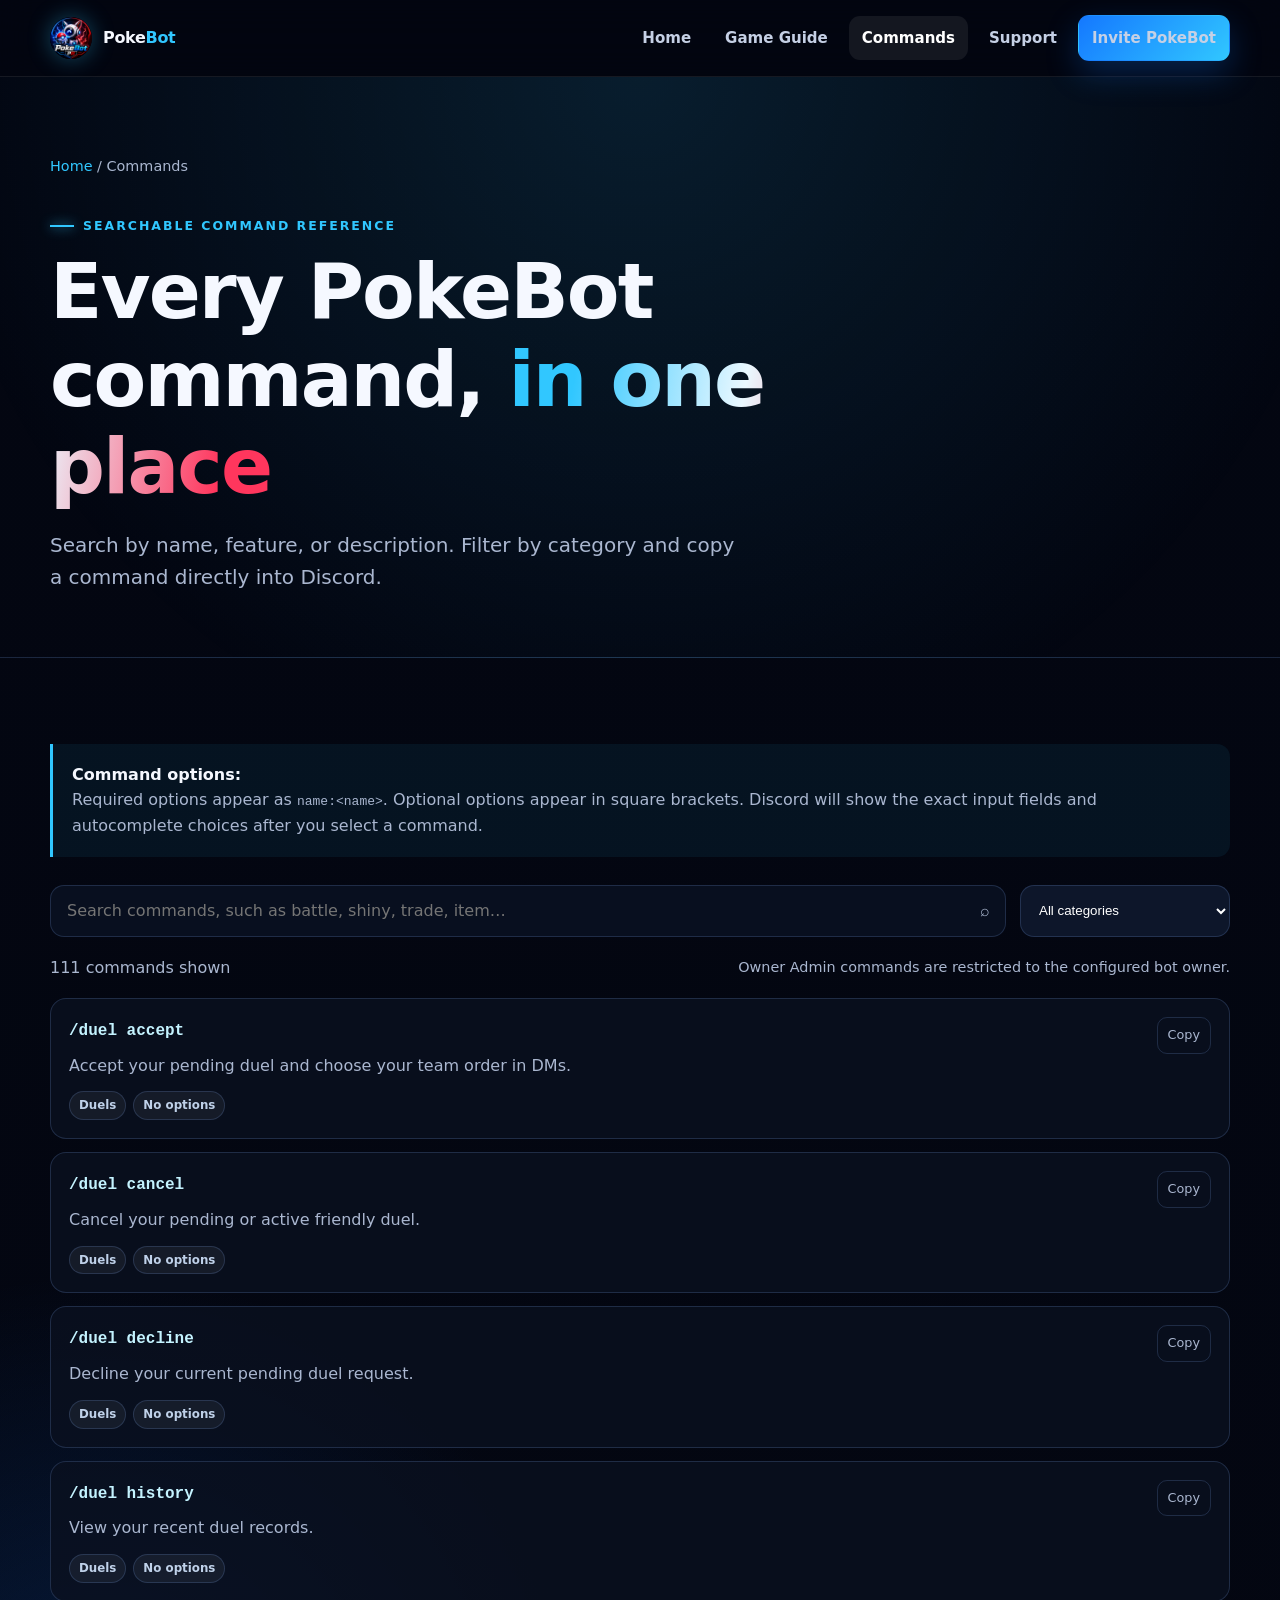
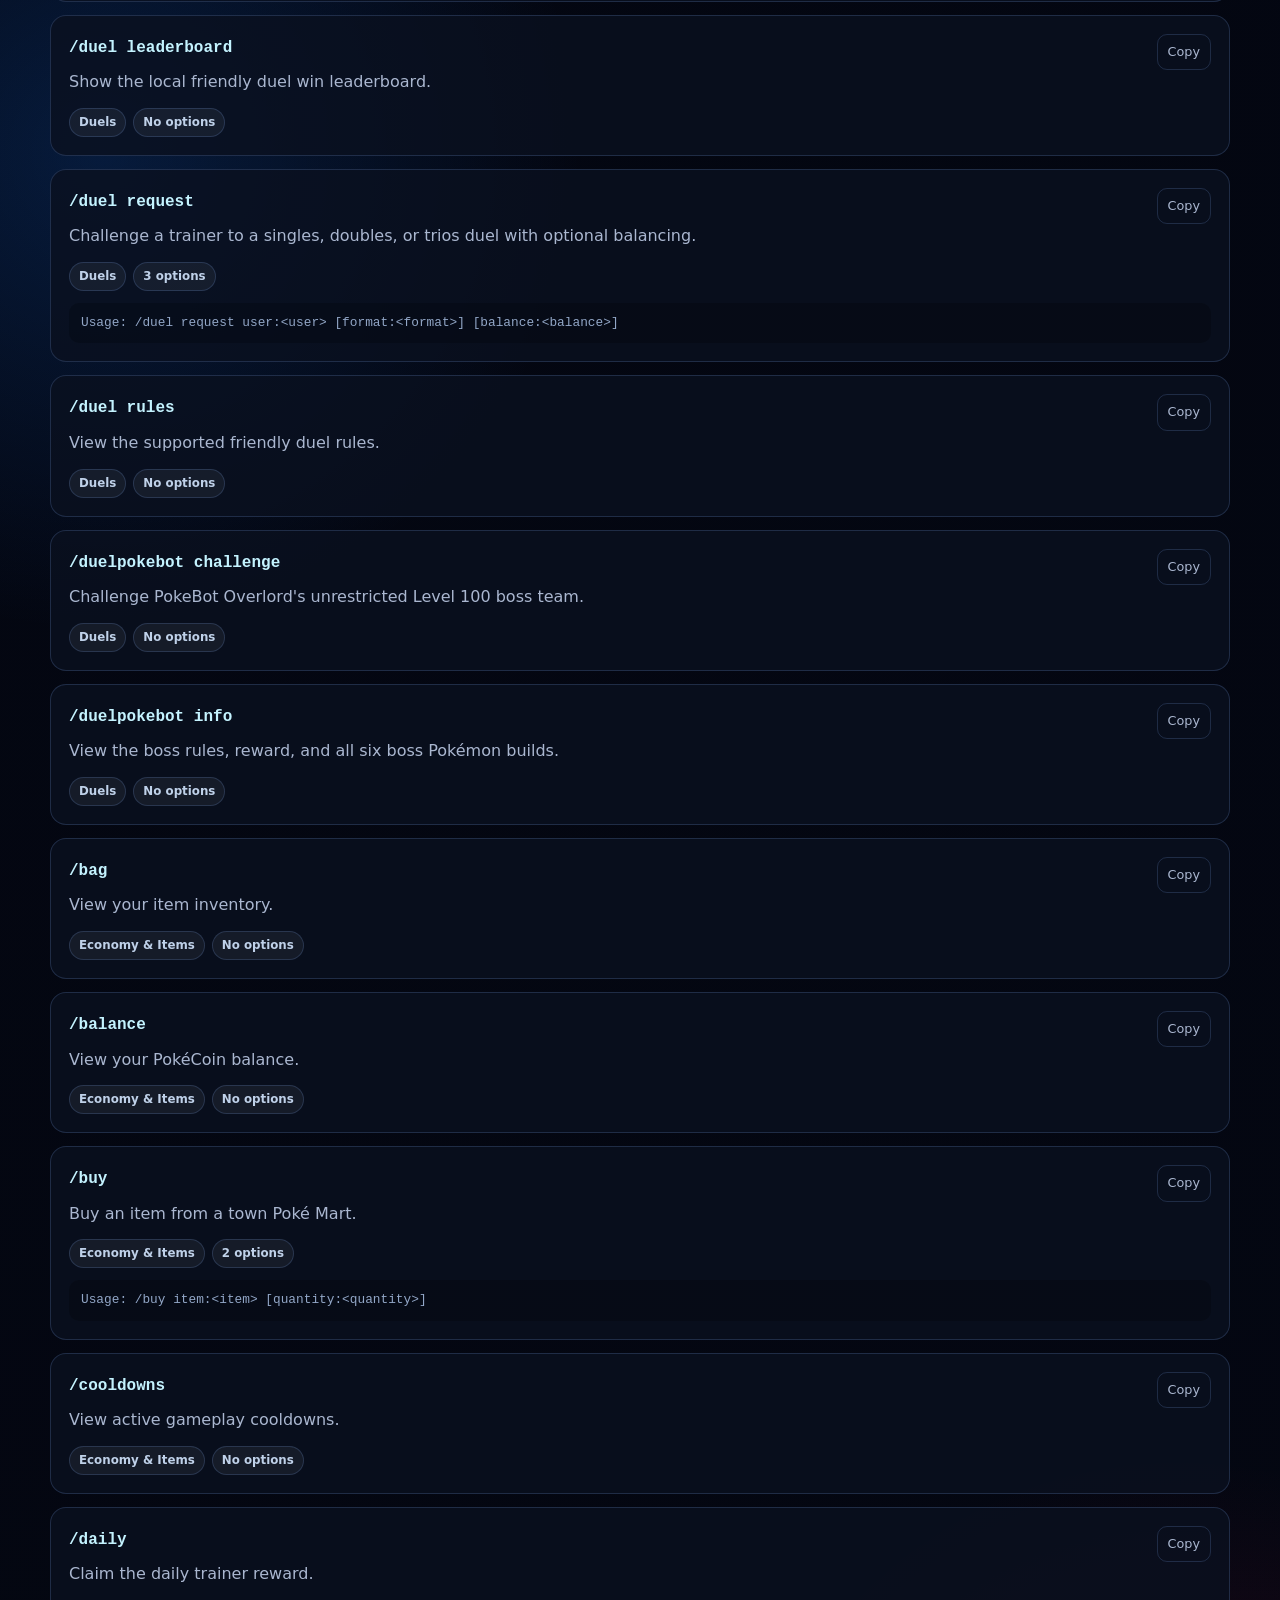
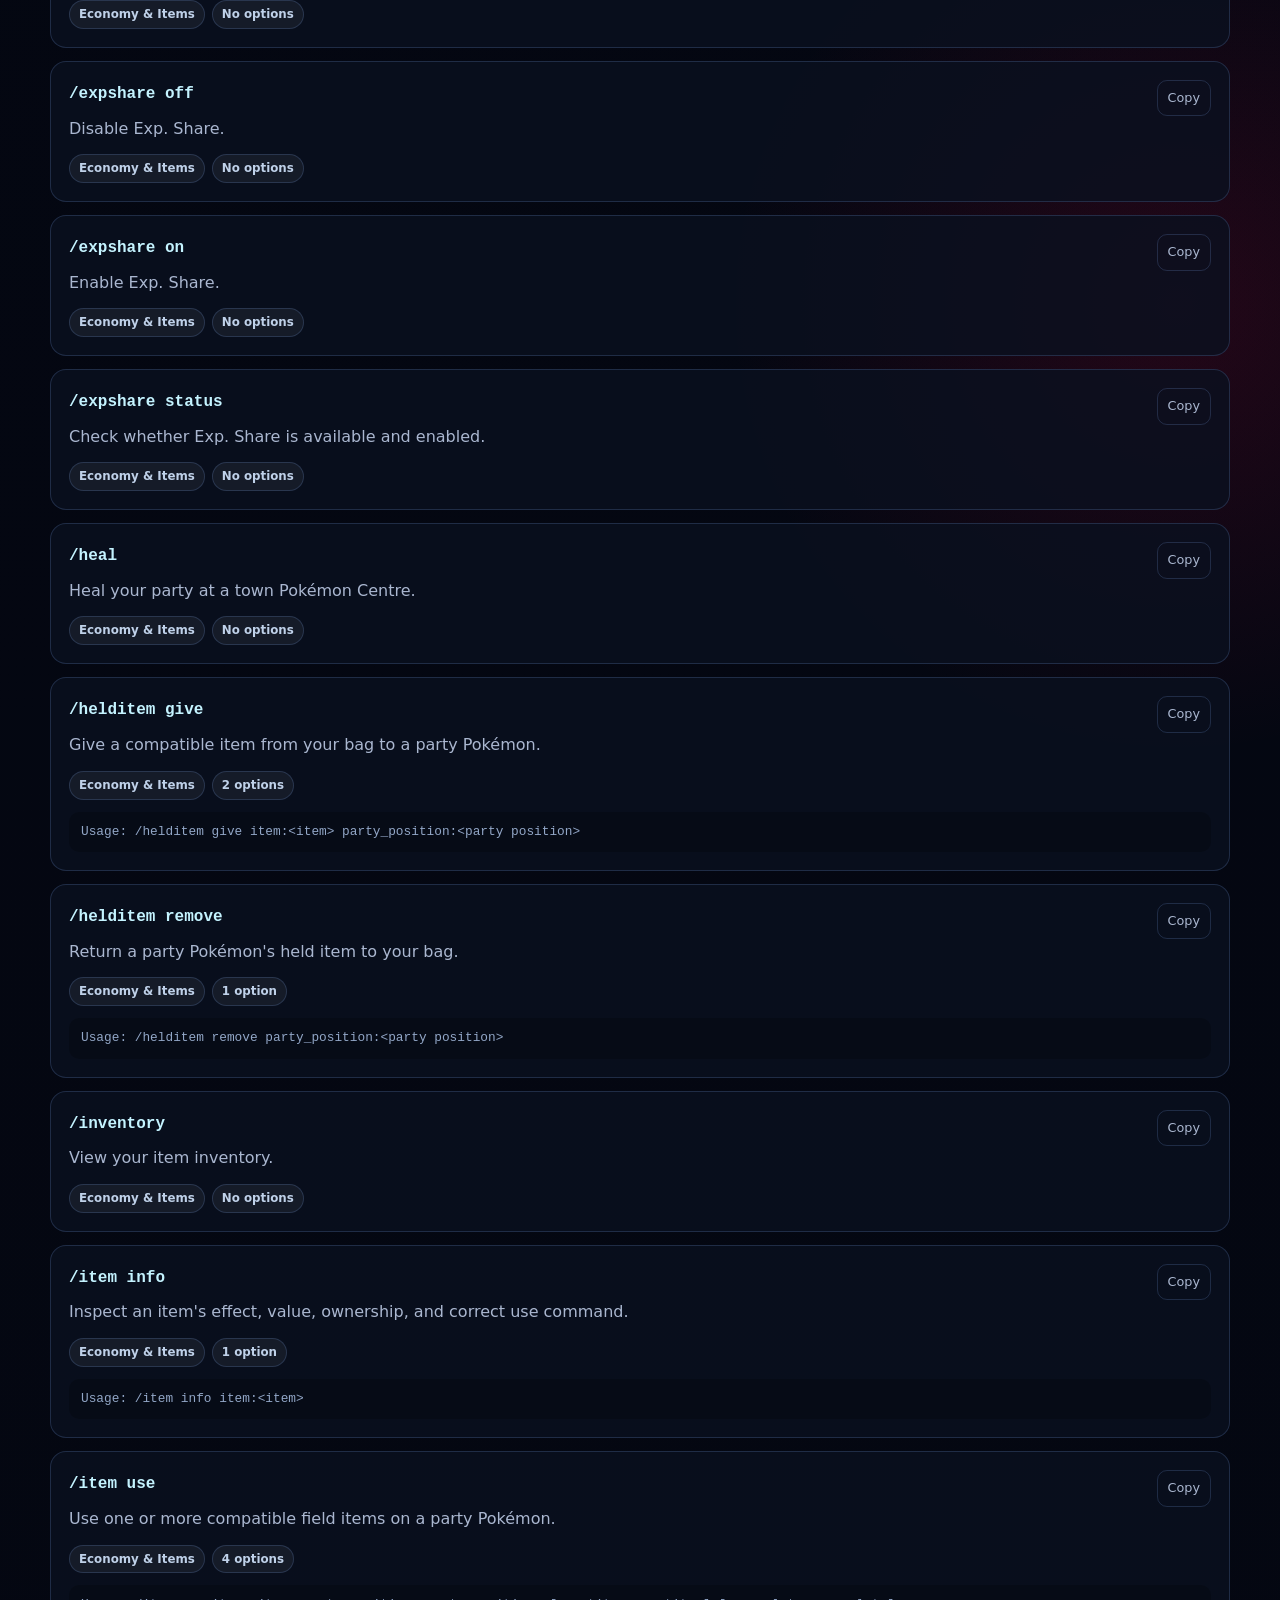
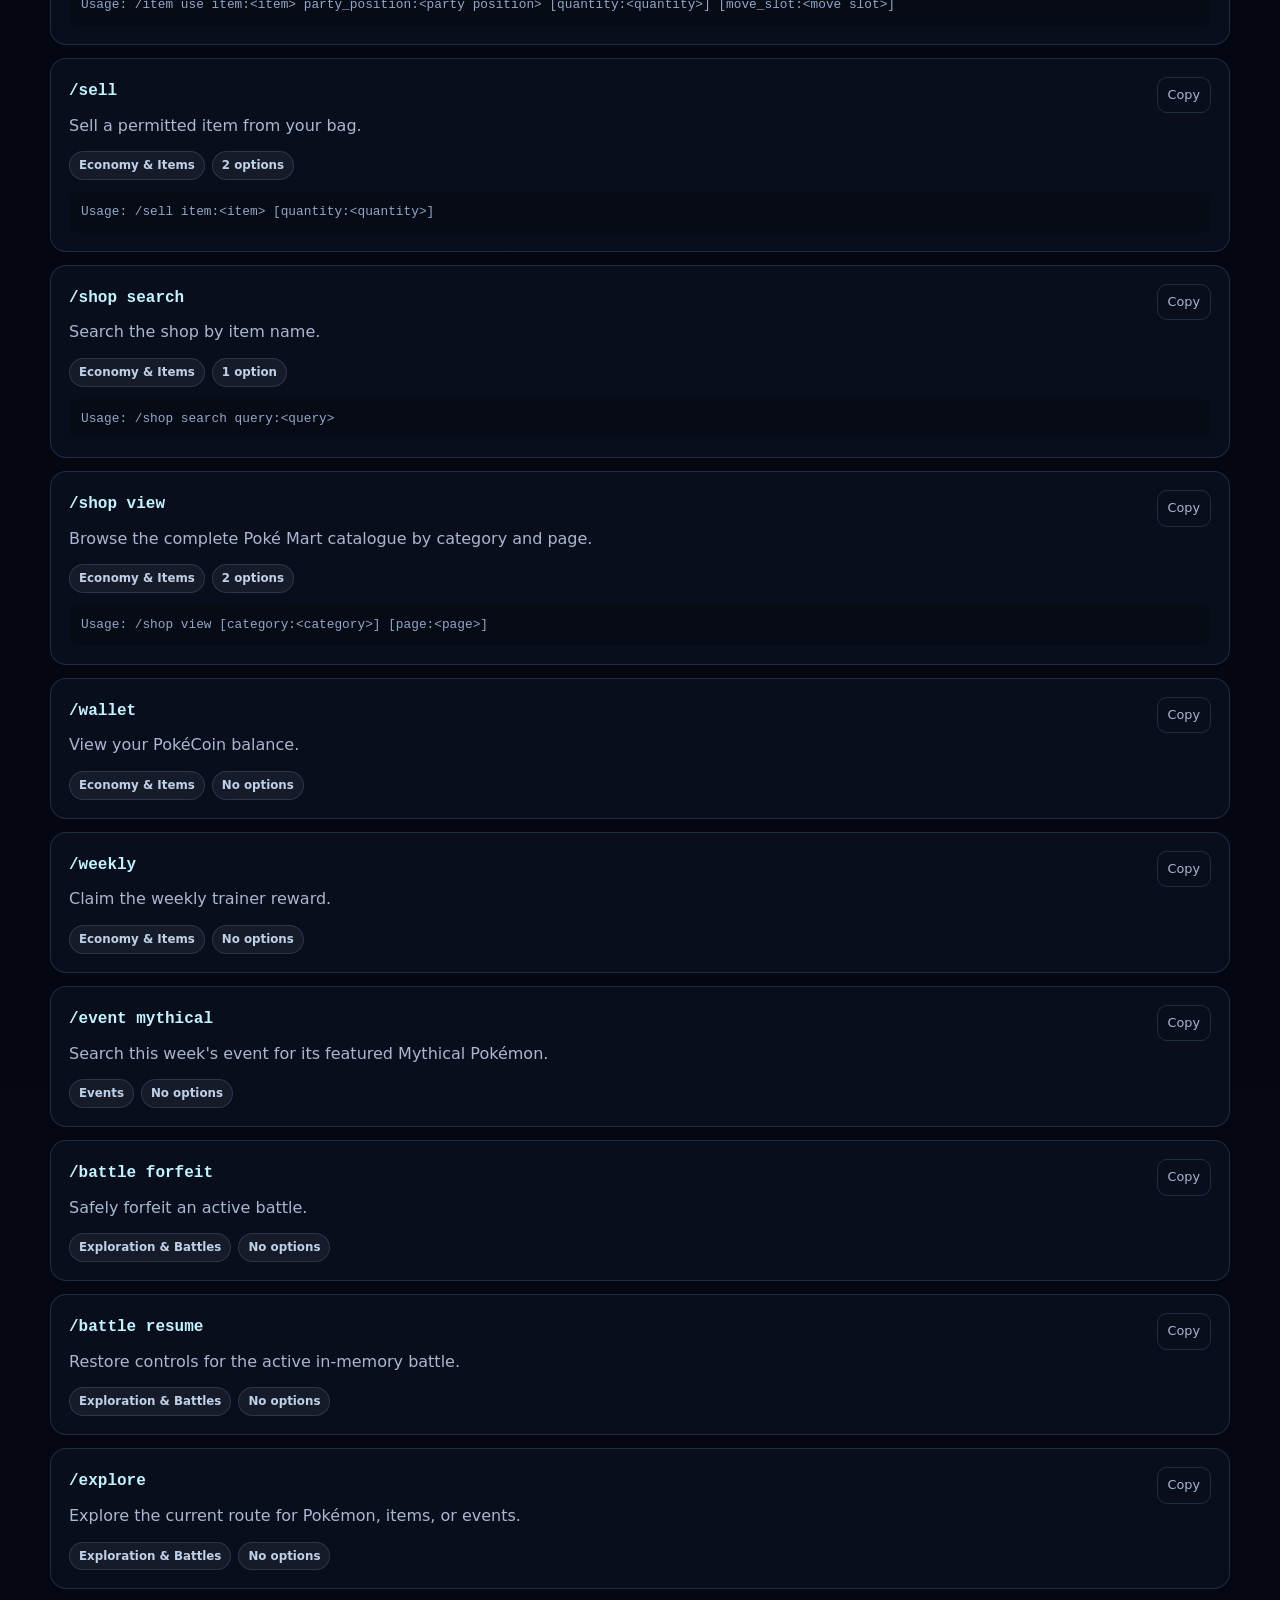
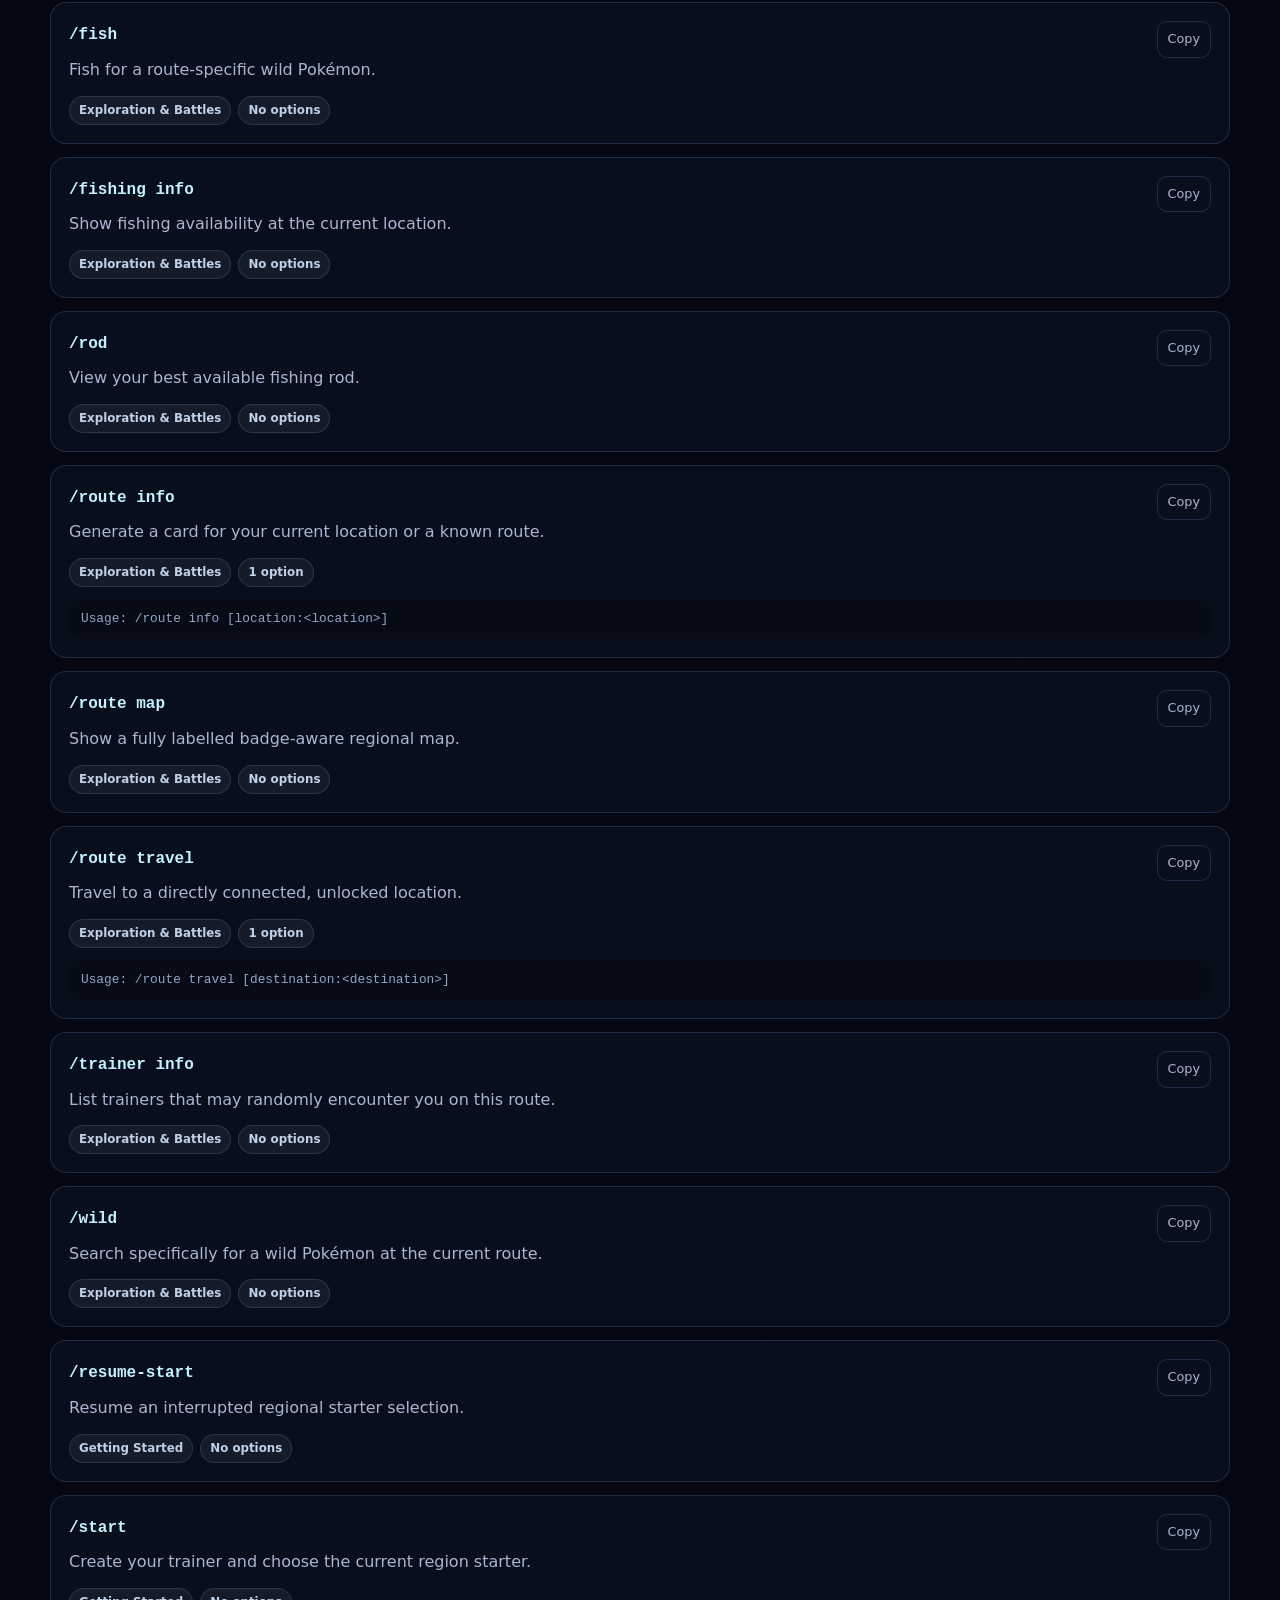
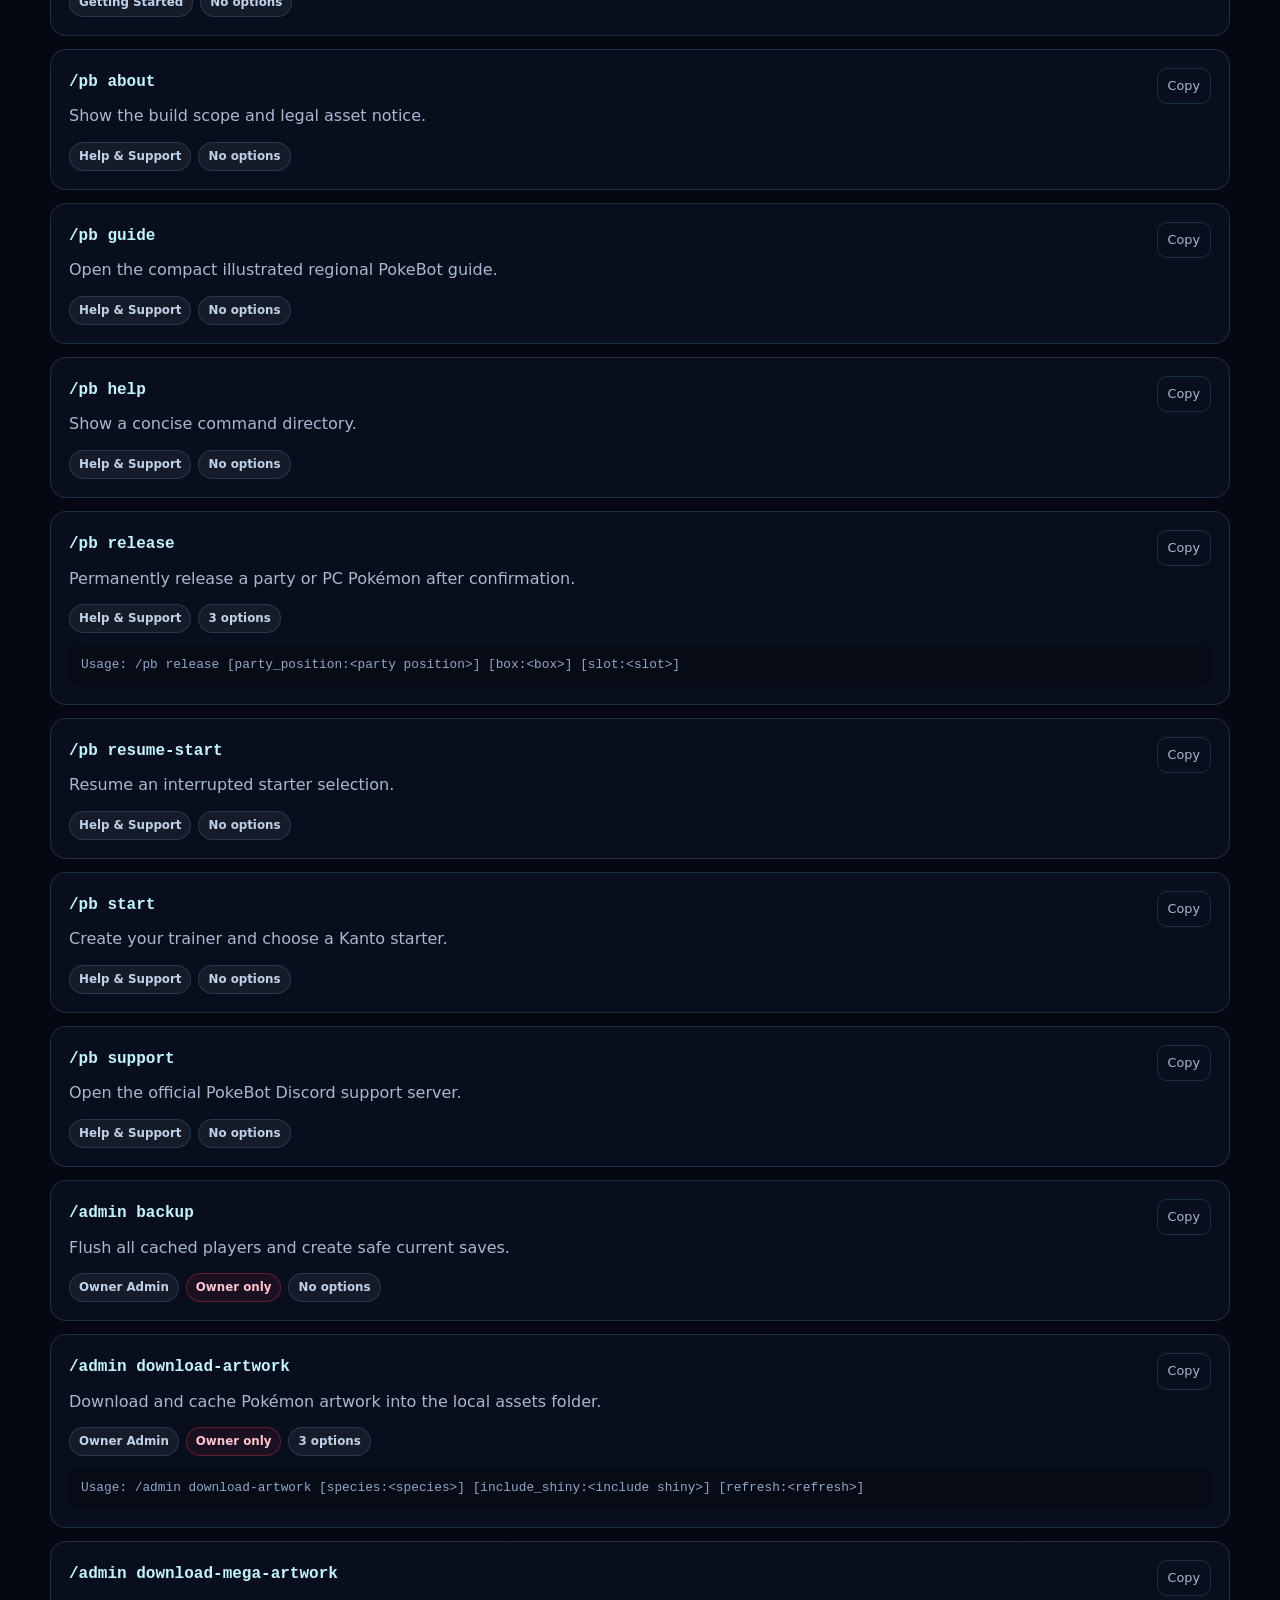
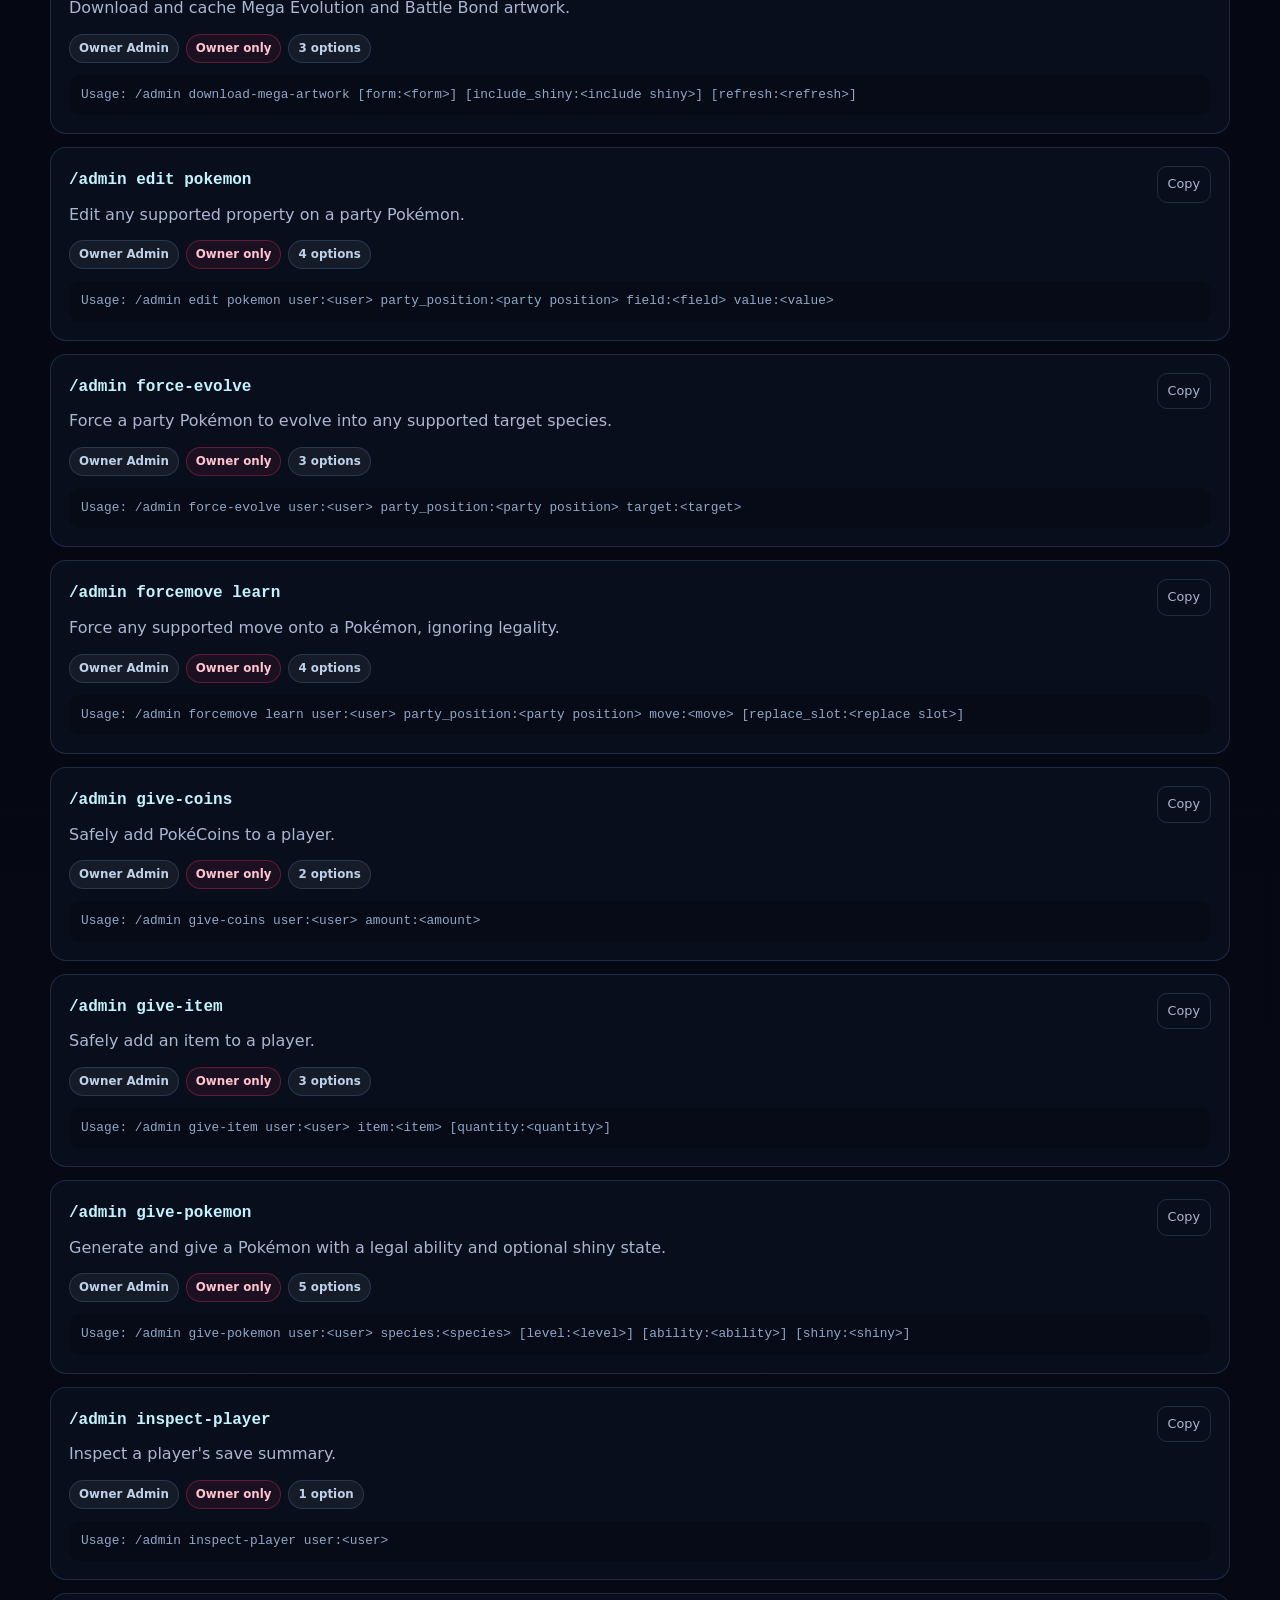
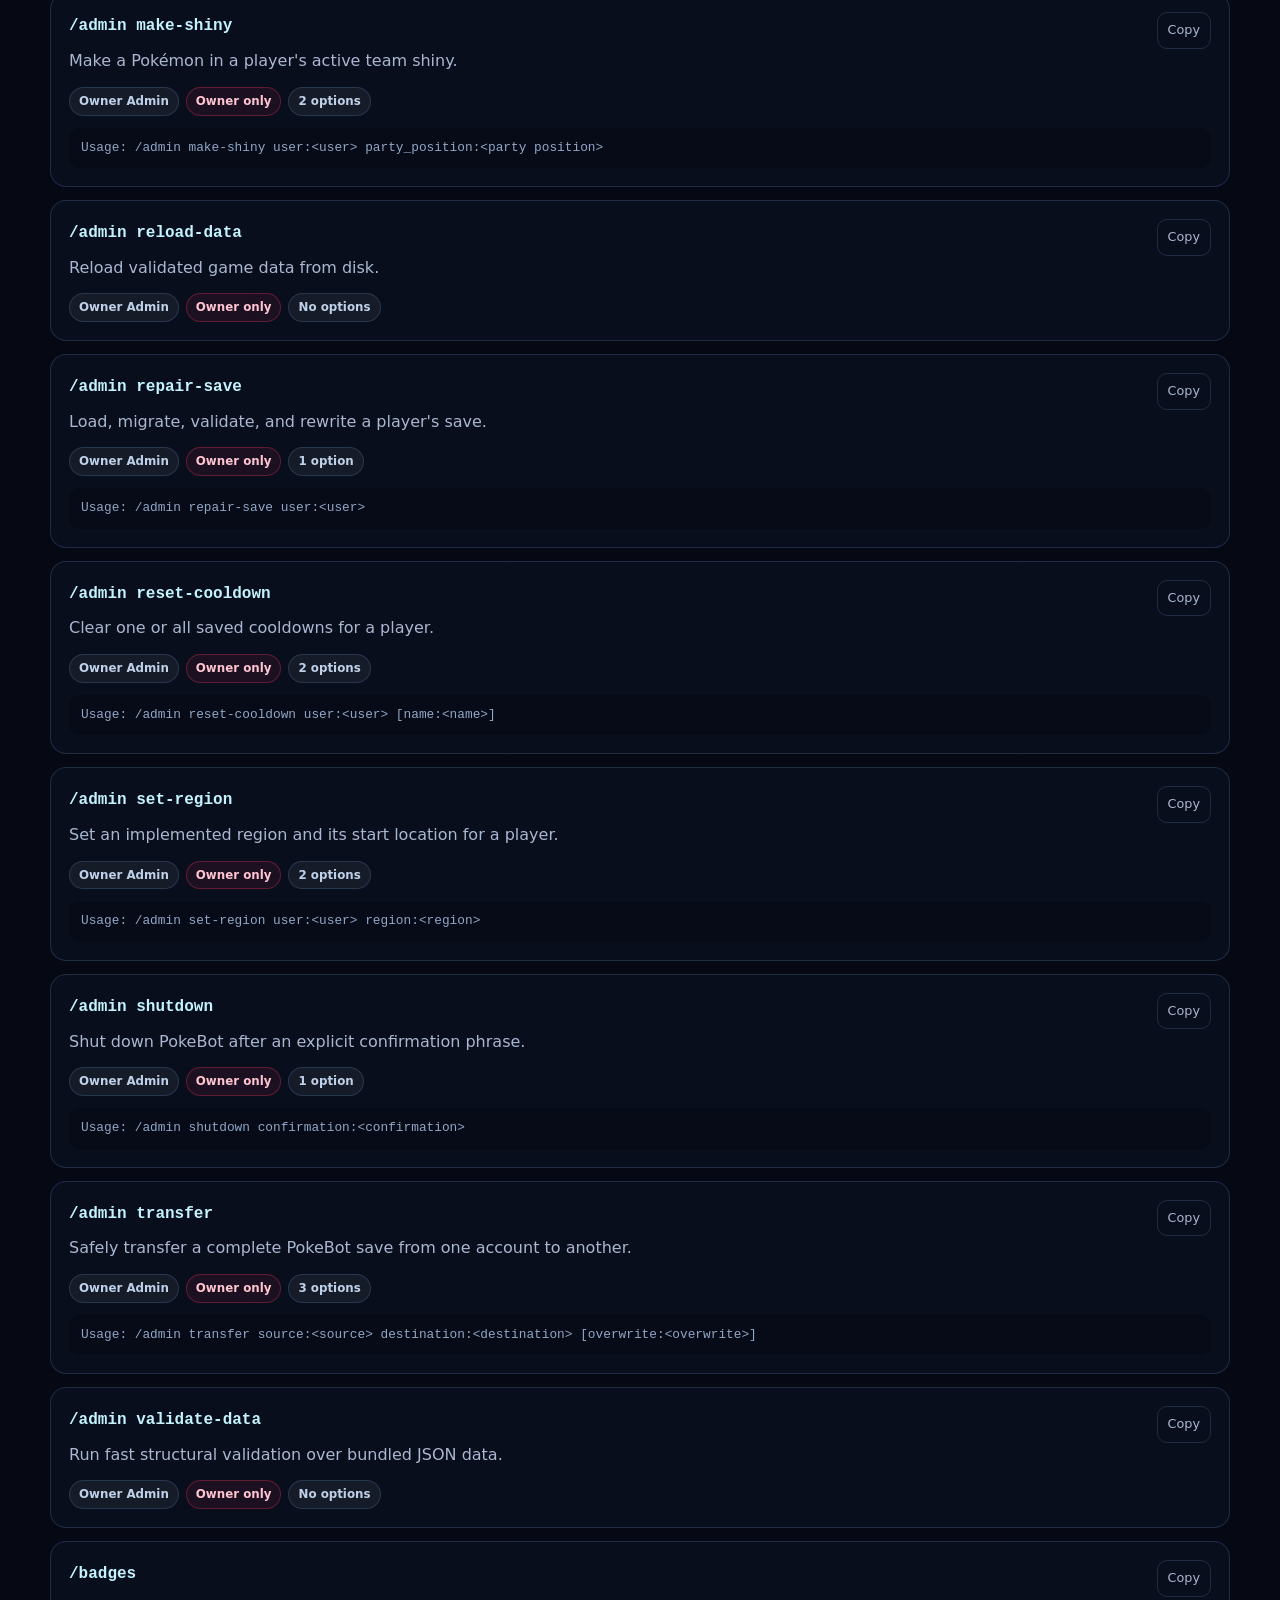
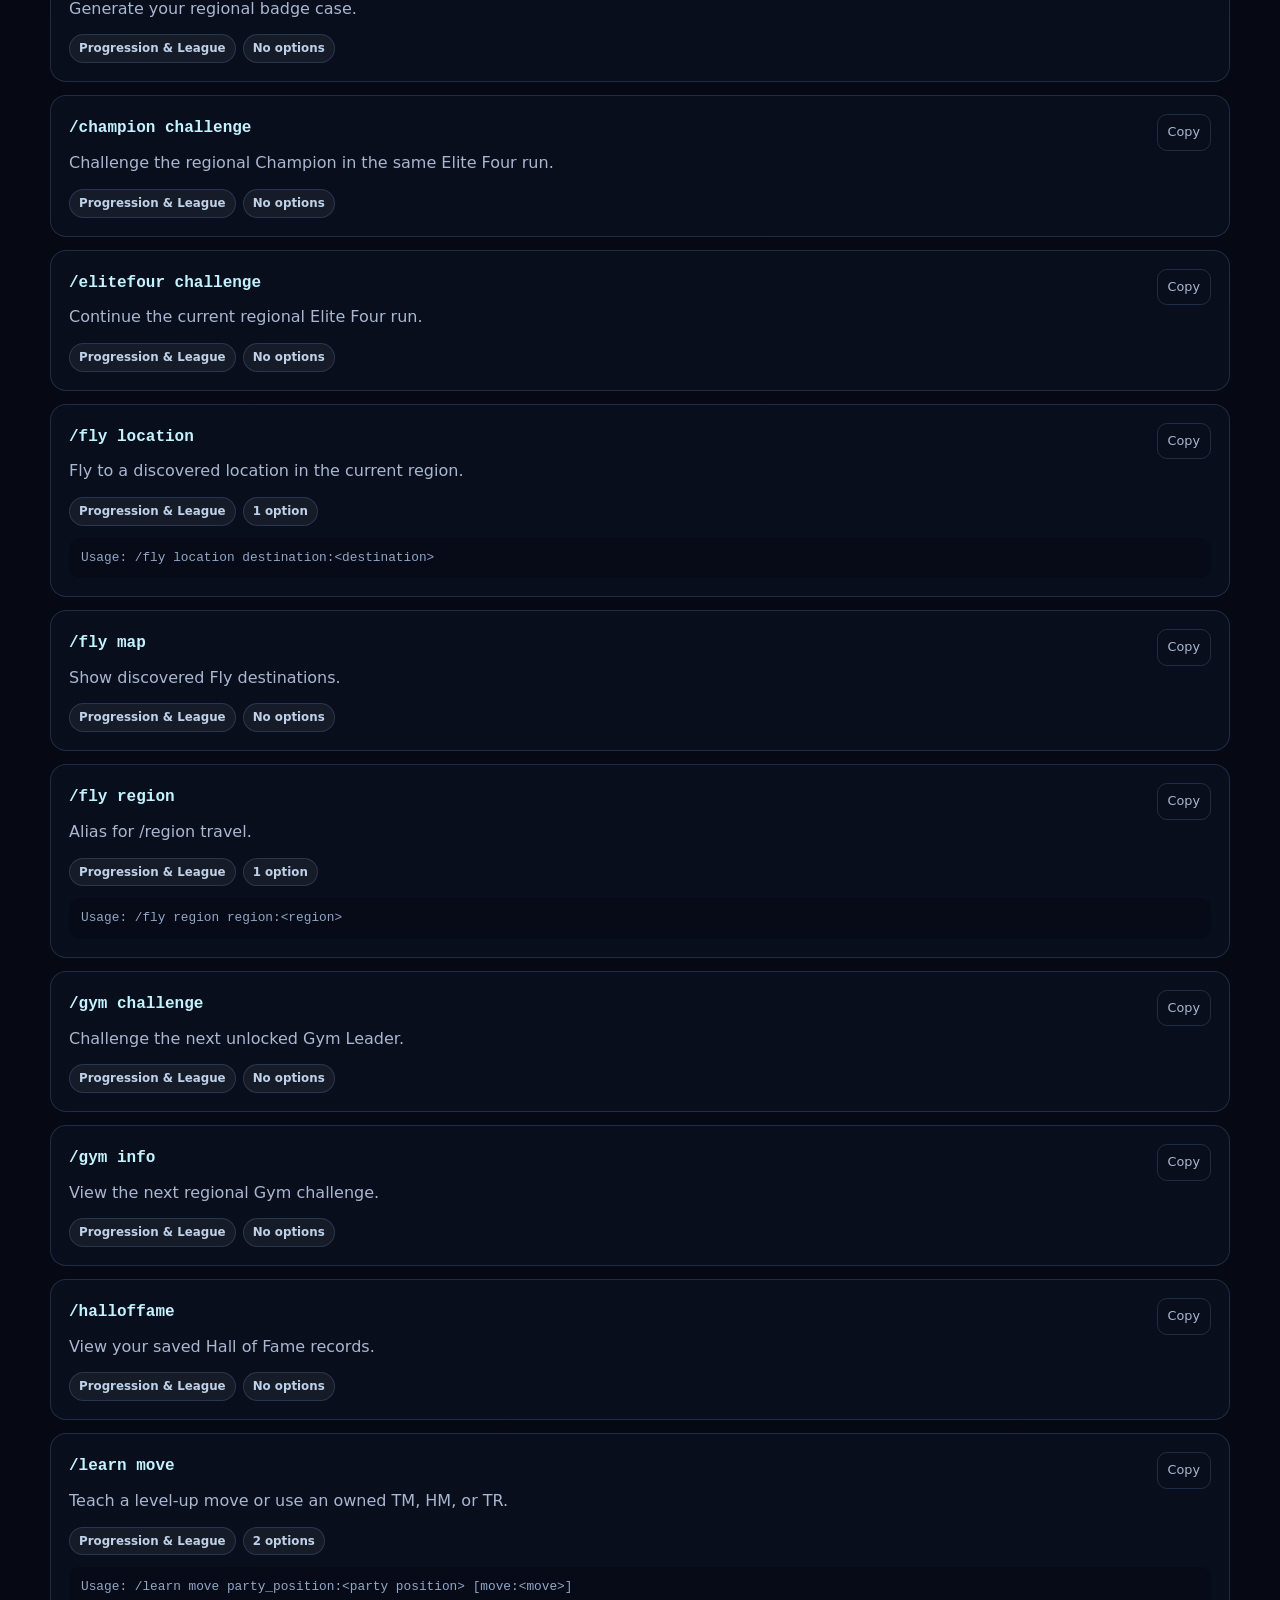
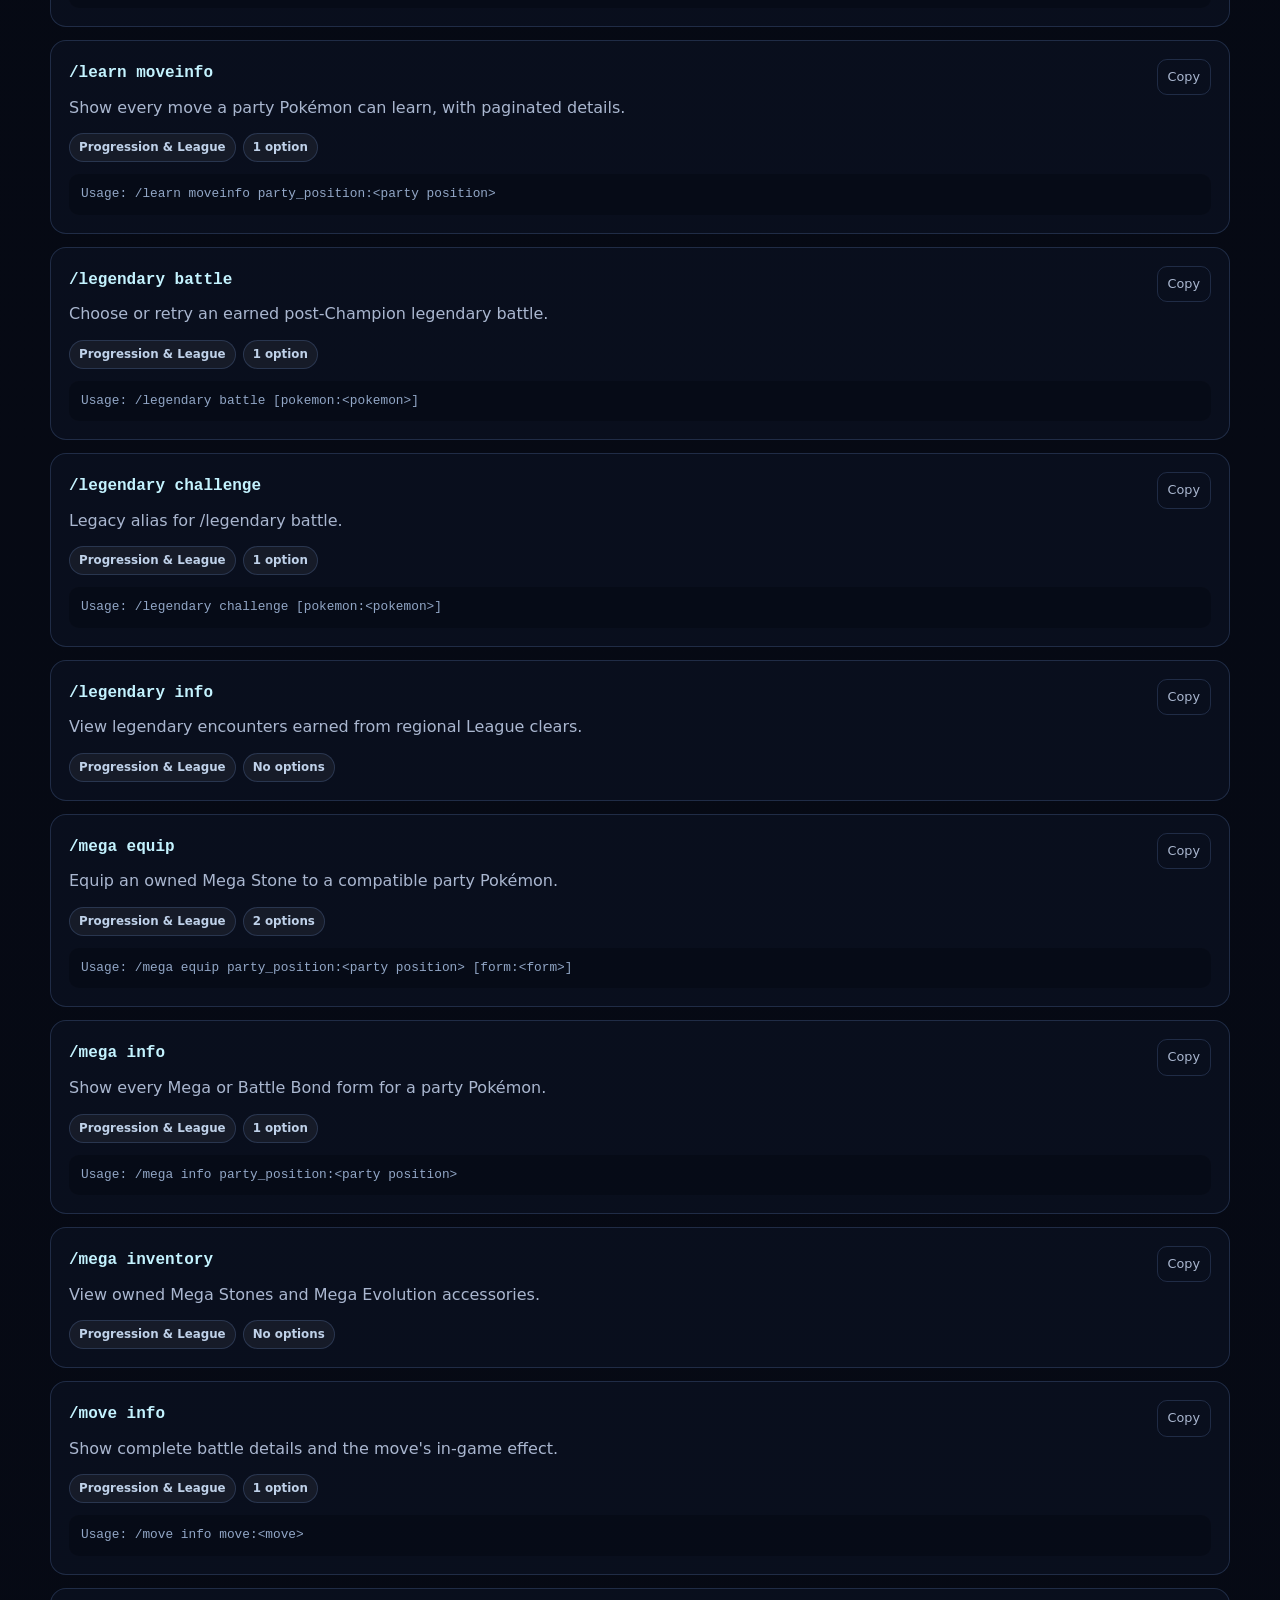
==== commands.html @ e4885fd6 "Add files via upload" ====
<!doctype html>
<html lang="en">
<head>
  <meta charset="utf-8">
  <meta name="viewport" content="width=device-width, initial-scale=1">
  <meta name="theme-color" content="#050812">
  <meta name="description" content="Search the complete PokeBot slash command directory, including adventure, battle, team, economy, trading, duel, progression, event, help, and owner commands.">
  <title>PokeBot Command Directory</title>
  <link rel="icon" href="assets/images/icon.png">
  <link rel="stylesheet" href="assets/css/styles.css">
</head>
<body>
<a class="skip-link" href="#main">Skip to content</a>
<header class="site-header">
  <div class="container nav-wrap">
    <a class="brand" href="index.html" aria-label="PokeBot home"><img src="assets/images/icon.png" alt="PokeBot icon"><span>Poke<em>Bot</em></span></a>
    <button class="nav-toggle" type="button" aria-expanded="false" aria-label="Open navigation"><span></span><span></span><span></span></button>
    <nav class="nav-links" aria-label="Main navigation">
      <a href="index.html">Home</a>
      <a href="guide.html">Game Guide</a>
      <a href="commands.html" aria-current="page">Commands</a>
      <a href="https://discord.gg/V2UFJnx8b5" target="_blank" rel="noreferrer">Support</a>
      <a class="btn btn-primary btn-small" href="https://discord.com/oauth2/authorize?client_id=1525079752610811924&amp;permissions=8&amp;integration_type=0&amp;scope=bot" target="_blank" rel="noreferrer">Invite PokeBot</a>
    </nav>
  </div>
</header>

<main id="main">
  <section class="page-hero">
    <div class="container">
      <div class="breadcrumb"><a href="index.html">Home</a> / Commands</div>
      <p class="eyebrow">Searchable command reference</p>
      <h1>Every PokeBot command, <span class="gradient-text">in one place</span></h1>
      <p class="lead">Search by name, feature, or description. Filter by category and copy a command directly into Discord.</p>
    </div>
  </section>

  <section class="section compact">
    <div class="container">
      <div class="info-box"><strong>Command options:</strong><p>Required options appear as <code>name:&lt;name&gt;</code>. Optional options appear in square brackets. Discord will show the exact input fields and autocomplete choices after you select a command.</p></div>
      <div class="command-controls">
        <label class="search-wrap">
          <span aria-hidden="true">⌕</span>
          <input id="command-search" type="search" placeholder="Search commands, such as battle, shiny, trade, item…" autocomplete="off" aria-label="Search commands">
        </label>
        <label>
          <span class="skip-link">Category</span>
          <select id="command-category" class="category-select" aria-label="Filter by category"><option value="">All categories</option></select>
        </label>
      </div>
      <div class="command-meta"><span id="command-count">Loading commands…</span><span class="small">Owner Admin commands are restricted to the configured bot owner.</span></div>
      <div id="command-list" class="command-grid" aria-live="polite"></div>
    </div>
  </section>

  <section class="section compact">
    <div class="container cta">
      <p class="eyebrow">Need more context?</p>
      <h2>Learn how every major game system works.</h2>
      <p>The full trainer guide explains progression, battle rules, regional storage, trading, duels, League gauntlets, Mega Evolution, events, and recovery.</p>
      <div class="button-row"><a class="btn btn-primary" href="guide.html">Read the game guide</a><a class="btn btn-secondary" href="https://discord.gg/V2UFJnx8b5" target="_blank" rel="noreferrer">Ask in support</a></div>
    </div>
  </section>
</main>

<footer class="site-footer">
  <div class="container">
    <div class="footer-grid">
      <div class="footer-brand"><a class="brand" href="index.html"><img src="assets/images/icon.png" alt=""><span>Poke<em>Bot</em></span></a><p>A fan-made Pokémon-inspired Discord RPG focused on exploration, collection, battles, progression, and multiplayer adventures.</p></div>
      <div class="footer-links"><h3>Explore</h3><a href="guide.html">Game Guide</a><a href="commands.html">Command Directory</a><a href="https://discord.gg/V2UFJnx8b5" target="_blank" rel="noreferrer">Support Server</a></div>
      <div class="footer-links"><h3>Legal</h3><a href="privacy.html">Privacy Policy</a><a href="terms.html">Terms of Service</a></div>
    </div>
    <div class="footer-bottom"><span>© <span data-year></span> PokeBot.</span><span>Pokémon names and related properties belong to their respective owners. This project is not affiliated with Nintendo, Game Freak, Creatures, or The Pokémon Company.</span></div>
  </div>
</footer>
<script src="assets/js/commands-data.js"></script>
<script src="assets/js/main.js"></script>
<script src="assets/js/commands.js"></script>
</body>
</html>
---- assets/css/styles.css ----
:root {
  --bg: #050812;
  --bg-soft: #0a1020;
  --surface: rgba(13, 22, 42, 0.78);
  --surface-solid: #0d162a;
  --surface-hover: #121f3a;
  --line: rgba(133, 177, 255, 0.18);
  --line-strong: rgba(87, 202, 255, 0.42);
  --text: #f5f8ff;
  --muted: #aab7d0;
  --blue: #31c7ff;
  --blue-2: #1478ff;
  --red: #ff365d;
  --red-2: #d9083f;
  --gold: #ffd166;
  --green: #6ee7a8;
  --shadow: 0 24px 70px rgba(0, 0, 0, 0.42);
  --radius: 22px;
  --radius-sm: 14px;
  --max: 1180px;
}

* { box-sizing: border-box; }
html { scroll-behavior: smooth; }
body {
  margin: 0;
  min-width: 320px;
  color: var(--text);
  background:
    radial-gradient(circle at 8% 8%, rgba(20,120,255,.18), transparent 30rem),
    radial-gradient(circle at 92% 16%, rgba(217,8,63,.15), transparent 28rem),
    linear-gradient(180deg, #030611 0%, var(--bg) 36%, #070b16 100%);
  font-family: Inter, ui-sans-serif, system-ui, -apple-system, BlinkMacSystemFont, "Segoe UI", sans-serif;
  line-height: 1.6;
}
body::before {
  content: "";
  position: fixed;
  inset: 0;
  pointer-events: none;
  opacity: .18;
  background-image:
    linear-gradient(rgba(255,255,255,.025) 1px, transparent 1px),
    linear-gradient(90deg, rgba(255,255,255,.025) 1px, transparent 1px);
  background-size: 42px 42px;
  mask-image: linear-gradient(to bottom, black, transparent 75%);
  z-index: -1;
}
img { max-width: 100%; display: block; }
a { color: inherit; }
button, input { font: inherit; }
button { cursor: pointer; }
::selection { background: rgba(49,199,255,.3); }

.skip-link {
  position: fixed; top: 8px; left: 8px; transform: translateY(-160%);
  padding: 10px 14px; background: white; color: #111; z-index: 1000; border-radius: 8px;
}
.skip-link:focus { transform: translateY(0); }

.container { width: min(calc(100% - 36px), var(--max)); margin-inline: auto; }
.narrow { width: min(calc(100% - 36px), 880px); margin-inline: auto; }
.section { padding: 92px 0; }
.section.compact { padding: 64px 0; }
.section-head { max-width: 760px; margin-bottom: 38px; }
.section-head.center { text-align: center; margin-inline: auto; }
.eyebrow {
  display: inline-flex; align-items: center; gap: 9px; margin: 0 0 12px;
  color: var(--blue); text-transform: uppercase; letter-spacing: .16em; font-size: .78rem; font-weight: 800;
}
.eyebrow::before { content: ""; width: 24px; height: 2px; background: currentColor; box-shadow: 0 0 12px currentColor; }
h1, h2, h3, h4 { line-height: 1.14; margin: 0; letter-spacing: -.025em; }
h1 { font-size: clamp(2.65rem, 7vw, 5.8rem); }
h2 { font-size: clamp(2rem, 4.7vw, 3.55rem); }
h3 { font-size: 1.22rem; }
p { color: var(--muted); margin: 0 0 1rem; }
.lead { font-size: clamp(1.02rem, 2vw, 1.25rem); max-width: 690px; }
.gradient-text { background: linear-gradient(100deg, var(--blue) 15%, #eaf8ff 50%, var(--red) 88%); -webkit-background-clip: text; color: transparent; }
.muted { color: var(--muted); }
.small { font-size: .9rem; }

.site-header {
  position: sticky; top: 0; z-index: 100; backdrop-filter: blur(18px);
  background: rgba(3, 6, 17, .76); border-bottom: 1px solid rgba(255,255,255,.08);
}
.nav-wrap { height: 76px; display: flex; align-items: center; justify-content: space-between; gap: 24px; }
.brand { display: inline-flex; align-items: center; gap: 11px; text-decoration: none; font-weight: 900; letter-spacing: -.02em; }
.brand img { width: 42px; height: 42px; border-radius: 50%; box-shadow: 0 0 22px rgba(49,199,255,.34); }
.brand span em { color: var(--blue); font-style: normal; }
.nav-links { display: flex; align-items: center; gap: 8px; }
.nav-links a { color: #c5d0e5; text-decoration: none; padding: 10px 13px; border-radius: 11px; font-weight: 700; font-size: .94rem; }
.nav-links a:hover, .nav-links a[aria-current="page"] { color: white; background: rgba(255,255,255,.07); }
.nav-toggle { display: none; border: 1px solid var(--line); color: white; background: var(--surface); width: 44px; height: 44px; border-radius: 12px; }
.nav-toggle span { display: block; width: 20px; height: 2px; background: currentColor; margin: 4px auto; }

.button-row { display: flex; flex-wrap: wrap; gap: 12px; margin-top: 28px; }
.btn {
  display: inline-flex; justify-content: center; align-items: center; gap: 9px; min-height: 48px;
  padding: 12px 19px; border-radius: 13px; text-decoration: none; border: 1px solid transparent;
  font-weight: 850; transition: transform .18s ease, box-shadow .18s ease, background .18s ease;
}
.btn:hover { transform: translateY(-2px); }
.btn-primary { background: linear-gradient(135deg, var(--blue-2), var(--blue)); color: #02101c; box-shadow: 0 12px 32px rgba(20,120,255,.26); }
.btn-primary:hover { box-shadow: 0 16px 40px rgba(49,199,255,.32); }
.btn-secondary { background: rgba(255,255,255,.07); border-color: rgba(255,255,255,.13); color: white; }
.btn-red { background: linear-gradient(135deg, var(--red-2), var(--red)); color: white; box-shadow: 0 12px 32px rgba(217,8,63,.25); }
.btn-small { min-height: 40px; padding: 9px 14px; font-size: .9rem; }
.icon { width: 19px; height: 19px; display: inline-block; }

.hero { position: relative; padding: 72px 0 56px; overflow: hidden; }
.hero::after { content: ""; position: absolute; inset: auto 0 0; height: 160px; background: linear-gradient(to bottom, transparent, var(--bg)); pointer-events: none; }
.hero-banner {
  position: absolute; inset: 0; background-image: linear-gradient(90deg, rgba(3,6,17,.98) 0%, rgba(3,6,17,.78) 42%, rgba(3,6,17,.36) 72%, rgba(3,6,17,.82) 100%), url('../images/banner.png');
  background-size: cover; background-position: center; opacity: .78;
}
.hero-grid { position: relative; z-index: 2; min-height: 610px; display: grid; grid-template-columns: minmax(0, 1fr) 390px; align-items: center; gap: 50px; }
.hero-copy { max-width: 760px; }
.hero-copy .lead { margin-top: 22px; }
.hero-panel {
  background: linear-gradient(155deg, rgba(16,27,51,.88), rgba(6,11,23,.78));
  border: 1px solid var(--line-strong); border-radius: 28px; padding: 26px; box-shadow: var(--shadow); backdrop-filter: blur(14px);
}
.hero-panel-top { display: flex; gap: 14px; align-items: center; margin-bottom: 22px; }
.hero-panel-top img { width: 60px; height: 60px; border-radius: 50%; }
.hero-panel-top p { margin: 2px 0 0; }
.command-preview { display: grid; gap: 10px; }
.command-preview code, .code-pill {
  display: block; border: 1px solid rgba(49,199,255,.17); background: rgba(2,8,20,.78); color: #bcefff;
  border-radius: 11px; padding: 11px 13px; font-family: ui-monospace, SFMono-Regular, Menlo, Consolas, monospace;
}
.hero-mons { display: flex; height: 86px; margin-top: 21px; align-items: end; }
.hero-mons img { width: 76px; height: 76px; object-fit: contain; filter: drop-shadow(0 10px 14px rgba(0,0,0,.6)); margin-left: -8px; }
.hero-mons img:first-child { margin-left: 0; }

.stat-strip { position: relative; z-index: 4; margin-top: -10px; }
.stats { display: grid; grid-template-columns: repeat(4, 1fr); border: 1px solid var(--line); background: rgba(8,14,28,.87); border-radius: 20px; overflow: hidden; box-shadow: var(--shadow); }
.stat { padding: 25px; text-align: center; border-right: 1px solid var(--line); }
.stat:last-child { border-right: 0; }
.stat strong { display: block; font-size: 1.75rem; color: white; line-height: 1; margin-bottom: 7px; }
.stat span { color: var(--muted); font-size: .88rem; }

.grid { display: grid; gap: 20px; }
.grid-2 { grid-template-columns: repeat(2, minmax(0, 1fr)); }
.grid-3 { grid-template-columns: repeat(3, minmax(0, 1fr)); }
.grid-4 { grid-template-columns: repeat(4, minmax(0, 1fr)); }
.card {
  position: relative; background: linear-gradient(150deg, rgba(17,28,52,.8), rgba(8,14,27,.86));
  border: 1px solid var(--line); border-radius: var(--radius); padding: 24px; overflow: hidden;
}
.card::before { content: ""; position: absolute; inset: 0 auto auto 0; width: 110px; height: 1px; background: linear-gradient(90deg, var(--blue), transparent); }
.card:hover { border-color: rgba(49,199,255,.38); background: linear-gradient(150deg, rgba(20,34,63,.9), rgba(9,16,31,.9)); }
.card h3 { margin: 15px 0 9px; }
.card p:last-child { margin-bottom: 0; }
.feature-icon { width: 48px; height: 48px; display: grid; place-items: center; border-radius: 14px; background: linear-gradient(145deg, rgba(49,199,255,.22), rgba(20,120,255,.08)); border: 1px solid rgba(49,199,255,.25); font-size: 1.35rem; }
.feature-card:nth-child(even) .feature-icon { background: linear-gradient(145deg, rgba(255,54,93,.22), rgba(217,8,63,.08)); border-color: rgba(255,54,93,.25); }

.steps { counter-reset: steps; }
.step { counter-increment: steps; padding-left: 78px; min-height: 112px; }
.step::after { content: counter(steps, decimal-leading-zero); position: absolute; left: 22px; top: 22px; font-weight: 950; font-size: 1.35rem; color: var(--blue); }
.step h3 { margin-top: 0; }

.region-grid { display: grid; grid-template-columns: repeat(9, minmax(90px, 1fr)); gap: 10px; }
.region-chip { padding: 16px 10px; text-align: center; border-radius: 14px; background: rgba(255,255,255,.045); border: 1px solid var(--line); font-weight: 800; font-size: .9rem; }
.region-chip small { display: block; color: var(--muted); font-weight: 600; font-size: .72rem; }
.region-chip:hover { background: rgba(49,199,255,.08); border-color: var(--line-strong); }

.showcase { display: grid; grid-template-columns: .86fr 1.14fr; align-items: center; gap: 50px; }
.pokemon-stack { position: relative; min-height: 430px; }
.pokemon-stack::before { content: ""; position: absolute; width: 330px; height: 330px; border-radius: 50%; border: 1px solid rgba(49,199,255,.35); box-shadow: inset 0 0 90px rgba(20,120,255,.14), 0 0 60px rgba(49,199,255,.08); left: 50%; top: 50%; transform: translate(-50%,-50%); }
.pokemon-stack img { position: absolute; object-fit: contain; filter: drop-shadow(0 22px 22px rgba(0,0,0,.5)); }
.pokemon-stack .main-mon { width: 300px; height: 300px; left: 50%; top: 50%; transform: translate(-50%,-50%); }
.pokemon-stack .mini-mon.one { width: 130px; height: 130px; left: 2%; bottom: 3%; }
.pokemon-stack .mini-mon.two { width: 135px; height: 135px; right: 2%; top: 3%; }
.check-list { display: grid; gap: 13px; padding: 0; margin: 28px 0 0; list-style: none; }
.check-list li { display: flex; gap: 11px; color: #dce7f8; }
.check-list li::before { content: "✓"; color: var(--green); font-weight: 900; }

.cta {
  position: relative; overflow: hidden; border-radius: 28px; padding: clamp(34px, 6vw, 66px);
  border: 1px solid rgba(49,199,255,.3); background:
    linear-gradient(110deg, rgba(7,18,39,.96), rgba(16,38,70,.88) 55%, rgba(54,9,31,.82)),
    url('../images/banner.png') center/cover;
  box-shadow: var(--shadow);
}
.cta::after { content: ""; position: absolute; right: -80px; top: -100px; width: 300px; height: 300px; border-radius: 50%; border: 1px solid rgba(255,255,255,.12); box-shadow: 0 0 100px rgba(49,199,255,.12); }
.cta > * { position: relative; z-index: 1; }
.cta h2 { max-width: 720px; }
.cta p { max-width: 650px; margin-top: 16px; }

.page-hero { padding: 78px 0 48px; border-bottom: 1px solid var(--line); background: radial-gradient(circle at 50% 0%, rgba(49,199,255,.12), transparent 45rem); }
.page-hero h1 { font-size: clamp(2.5rem, 6vw, 4.8rem); max-width: 900px; }
.page-hero p { margin-top: 18px; }
.breadcrumb { color: var(--muted); font-size: .9rem; margin-bottom: 20px; }
.breadcrumb a { color: var(--blue); text-decoration: none; }

.guide-layout { display: grid; grid-template-columns: 260px minmax(0,1fr); gap: 48px; align-items: start; }
.guide-nav { position: sticky; top: 100px; border: 1px solid var(--line); background: rgba(9,15,29,.8); border-radius: 18px; padding: 13px; max-height: calc(100vh - 125px); overflow: auto; }
.guide-nav a { display: block; padding: 9px 11px; color: var(--muted); text-decoration: none; border-radius: 9px; font-size: .9rem; font-weight: 650; }
.guide-nav a:hover, .guide-nav a.active { color: white; background: rgba(49,199,255,.09); }
.guide-content > section { scroll-margin-top: 100px; padding: 0 0 62px; }
.guide-content h2 { font-size: clamp(1.8rem, 4vw, 2.6rem); margin-bottom: 17px; }
.guide-content h3 { margin: 27px 0 10px; }
.info-box { border-left: 3px solid var(--blue); background: rgba(49,199,255,.07); padding: 18px 19px; border-radius: 0 13px 13px 0; margin: 22px 0; }
.info-box.warning { border-color: var(--gold); background: rgba(255,209,102,.07); }
.info-box.danger { border-color: var(--red); background: rgba(255,54,93,.07); }
.info-box p:last-child { margin-bottom: 0; }
.flow { display: grid; grid-template-columns: repeat(4, 1fr); gap: 12px; margin: 22px 0; }
.flow-item { position: relative; padding: 17px; background: rgba(255,255,255,.045); border: 1px solid var(--line); border-radius: 13px; text-align: center; font-weight: 800; }
.flow-item:not(:last-child)::after { content: "→"; position: absolute; right: -12px; top: 50%; transform: translateY(-50%); color: var(--blue); z-index: 3; }
.command-table { width: 100%; border-collapse: collapse; margin: 18px 0; font-size: .94rem; }
.command-table th, .command-table td { padding: 13px 14px; text-align: left; border-bottom: 1px solid var(--line); vertical-align: top; }
.command-table th { color: white; background: rgba(255,255,255,.04); }
.command-table td { color: var(--muted); }
.command-table code { color: #bdeeff; }
details { border: 1px solid var(--line); background: rgba(255,255,255,.035); border-radius: 14px; margin: 11px 0; }
summary { padding: 16px 18px; font-weight: 800; cursor: pointer; }
details p, details ul { padding: 0 18px 18px; margin: 0; }

.command-controls { display: grid; grid-template-columns: minmax(0, 1fr) auto; gap: 14px; margin: 28px 0 18px; }
.search-wrap { position: relative; }
.search-wrap input { width: 100%; min-height: 52px; padding: 12px 45px 12px 16px; border-radius: 14px; color: white; background: rgba(10,18,34,.88); border: 1px solid var(--line); outline: none; }
.search-wrap input:focus { border-color: var(--blue); box-shadow: 0 0 0 4px rgba(49,199,255,.08); }
.search-wrap span { position: absolute; right: 16px; top: 50%; transform: translateY(-50%); color: var(--muted); }
.category-select { min-height: 52px; border-radius: 14px; padding: 0 42px 0 14px; color: white; background: var(--surface-solid); border: 1px solid var(--line); }
.command-meta { display: flex; justify-content: space-between; gap: 12px; align-items: center; margin-bottom: 18px; color: var(--muted); }
.command-grid { display: grid; gap: 13px; }
.command-card { border: 1px solid var(--line); background: rgba(10,17,32,.8); border-radius: 16px; padding: 18px; transition: border-color .18s ease, transform .18s ease; }
.command-card:hover { border-color: rgba(49,199,255,.38); transform: translateY(-1px); }
.command-card-head { display: flex; justify-content: space-between; gap: 16px; align-items: start; }
.command-card code { color: #c4f3ff; font-size: 1rem; font-weight: 800; overflow-wrap: anywhere; }
.command-card p { margin: 8px 0 0; }
.badges { display: flex; flex-wrap: wrap; gap: 7px; margin-top: 13px; }
.tag { display: inline-flex; align-items: center; padding: 4px 9px; border-radius: 999px; color: #bfd1e9; background: rgba(255,255,255,.055); border: 1px solid var(--line); font-size: .74rem; font-weight: 750; }
.tag.admin { color: #ffc4d0; border-color: rgba(255,54,93,.3); background: rgba(255,54,93,.08); }
.copy-btn { flex: 0 0 auto; border: 1px solid var(--line); color: var(--muted); background: transparent; border-radius: 10px; padding: 7px 10px; font-size: .8rem; }
.copy-btn:hover { color: white; border-color: var(--line-strong); }
.command-usage { margin-top: 12px; padding: 10px 12px; border-radius: 10px; background: rgba(0,0,0,.22); color: #92a7c7; font-family: ui-monospace, SFMono-Regular, Menlo, Consolas, monospace; font-size: .8rem; overflow-wrap: anywhere; }
.empty-state { text-align: center; padding: 55px 20px; border: 1px dashed var(--line); border-radius: 18px; }

.legal-content h2 { font-size: 1.55rem; margin: 34px 0 12px; }
.legal-content h3 { margin: 25px 0 9px; }
.legal-content ul { color: var(--muted); }

.site-footer { border-top: 1px solid var(--line); padding: 46px 0 26px; background: rgba(2,5,12,.6); }
.footer-grid { display: grid; grid-template-columns: 1.3fr .7fr .7fr; gap: 40px; }
.footer-brand p { max-width: 480px; margin-top: 14px; }
.footer-links h3 { font-size: .95rem; margin-bottom: 12px; }
.footer-links a { display: block; width: fit-content; color: var(--muted); text-decoration: none; margin: 8px 0; }
.footer-links a:hover { color: white; }
.footer-bottom { display: flex; justify-content: space-between; gap: 16px; margin-top: 35px; padding-top: 22px; border-top: 1px solid var(--line); color: #7f8da7; font-size: .82rem; }

@media (max-width: 980px) {
  .hero-grid { grid-template-columns: 1fr; min-height: auto; padding: 70px 0 110px; }
  .hero-panel { max-width: 650px; }
  .grid-3 { grid-template-columns: repeat(2, 1fr); }
  .grid-4 { grid-template-columns: repeat(2, 1fr); }
  .region-grid { grid-template-columns: repeat(5, 1fr); }
  .showcase { grid-template-columns: 1fr; }
  .pokemon-stack { order: 2; }
  .guide-layout { grid-template-columns: 1fr; }
  .guide-nav { position: static; max-height: none; display: flex; overflow-x: auto; white-space: nowrap; }
  .guide-nav a { flex: 0 0 auto; }
  .flow { grid-template-columns: repeat(2, 1fr); }
  .flow-item:nth-child(2)::after { display: none; }
}

@media (max-width: 760px) {
  .container, .narrow { width: min(calc(100% - 24px), var(--max)); }
  .section { padding: 68px 0; }
  .nav-toggle { display: block; }
  .nav-links { display: none; position: absolute; top: 69px; left: 12px; right: 12px; padding: 12px; border: 1px solid var(--line); background: rgba(6,11,23,.98); border-radius: 15px; box-shadow: var(--shadow); flex-direction: column; align-items: stretch; }
  .nav-links.open { display: flex; }
  .nav-links a { text-align: center; }
  .hero { padding-top: 24px; }
  .hero-grid { padding-top: 45px; gap: 30px; }
  .hero-panel { padding: 20px; }
  .stats { grid-template-columns: repeat(2, 1fr); }
  .stat:nth-child(2) { border-right: 0; }
  .stat:nth-child(-n+2) { border-bottom: 1px solid var(--line); }
  .grid-2, .grid-3 { grid-template-columns: 1fr; }
  .region-grid { grid-template-columns: repeat(3, 1fr); }
  .command-controls { grid-template-columns: 1fr; }
  .footer-grid { grid-template-columns: 1fr; gap: 24px; }
  .footer-bottom { flex-direction: column; }
  .command-table { display: block; overflow-x: auto; white-space: nowrap; }
}

@media (max-width: 520px) {
  h1 { font-size: 2.65rem; }
  .brand span { display: none; }
  .button-row .btn { width: 100%; }
  .stats { grid-template-columns: 1fr; }
  .stat { border-right: 0; border-bottom: 1px solid var(--line); }
  .stat:last-child { border-bottom: 0; }
  .region-grid { grid-template-columns: repeat(2, 1fr); }
  .grid-4 { grid-template-columns: 1fr; }
  .flow { grid-template-columns: 1fr; }
  .flow-item::after { display: none; }
  .pokemon-stack { min-height: 330px; }
  .pokemon-stack::before { width: 250px; height: 250px; }
  .pokemon-stack .main-mon { width: 235px; height: 235px; }
  .pokemon-stack .mini-mon.one, .pokemon-stack .mini-mon.two { width: 95px; height: 95px; }
}

@media (prefers-reduced-motion: reduce) {
  *, *::before, *::after { scroll-behavior: auto !important; transition: none !important; animation: none !important; }
}
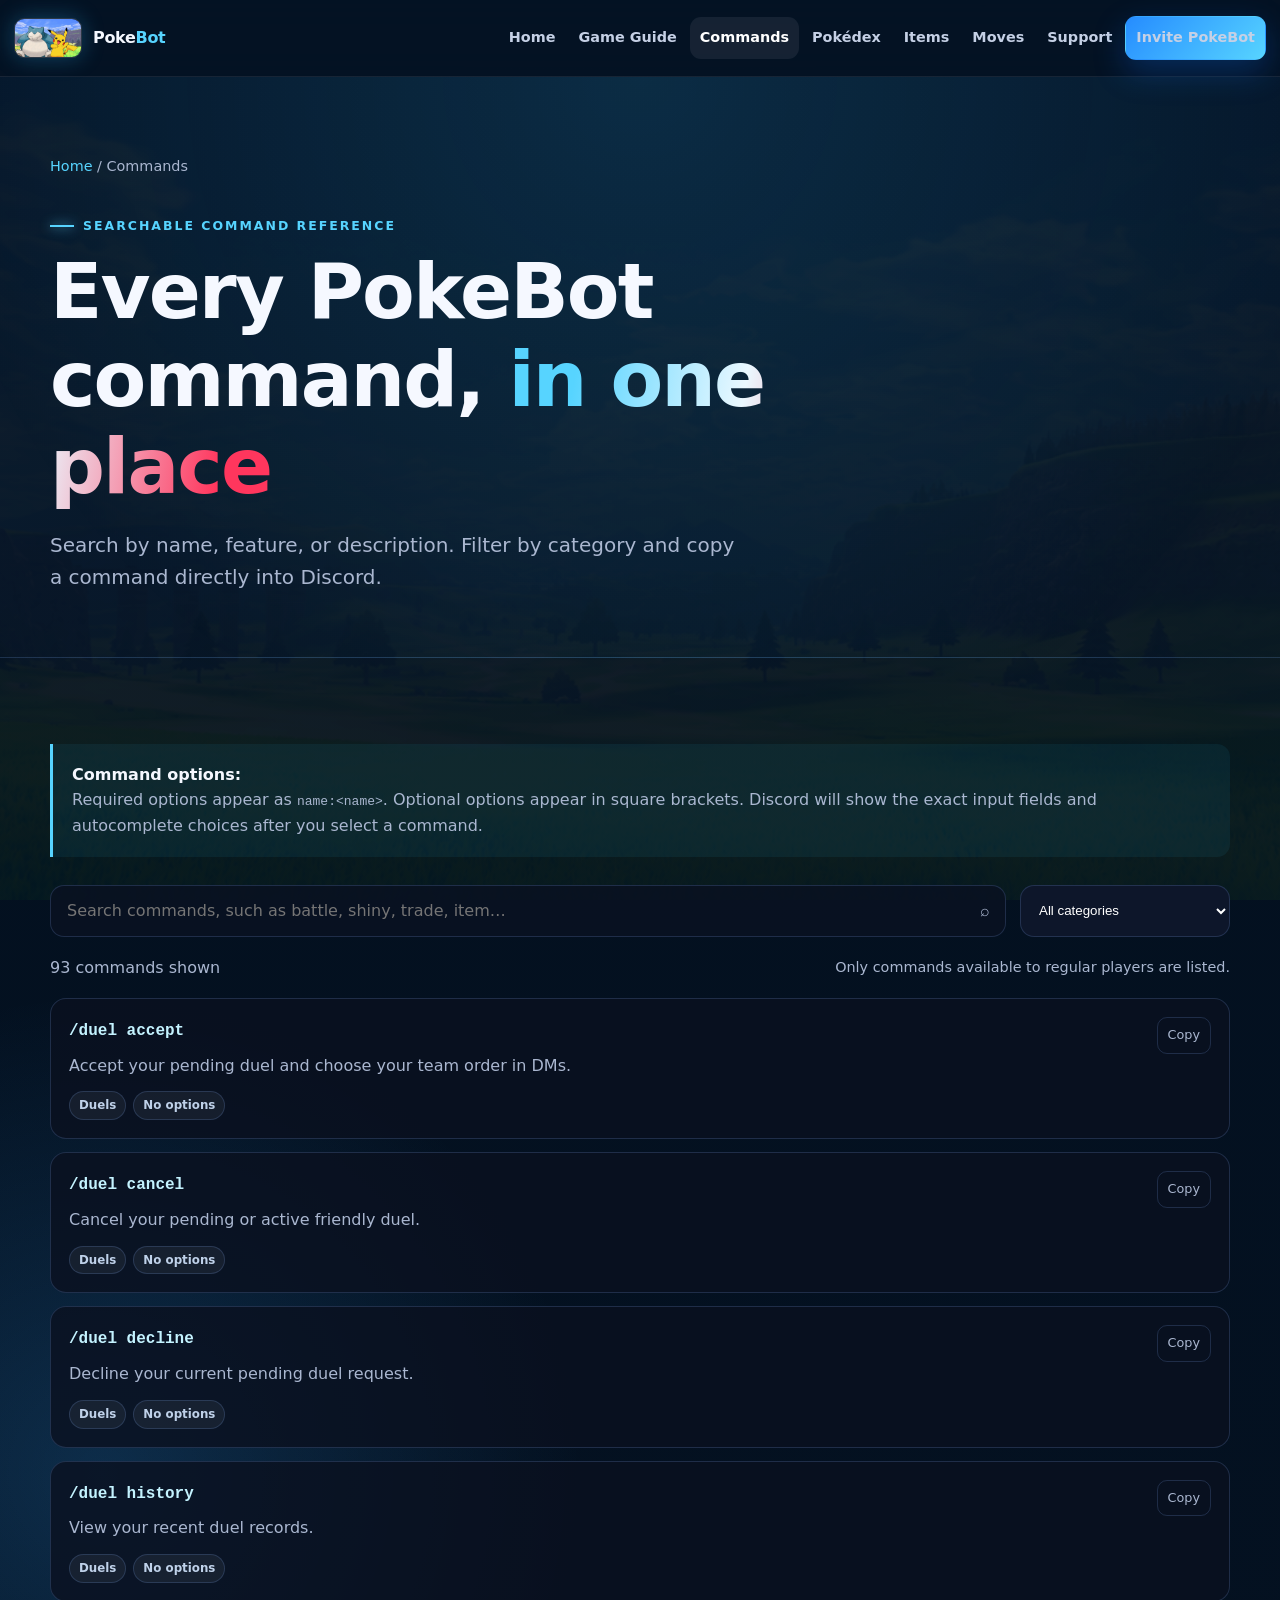
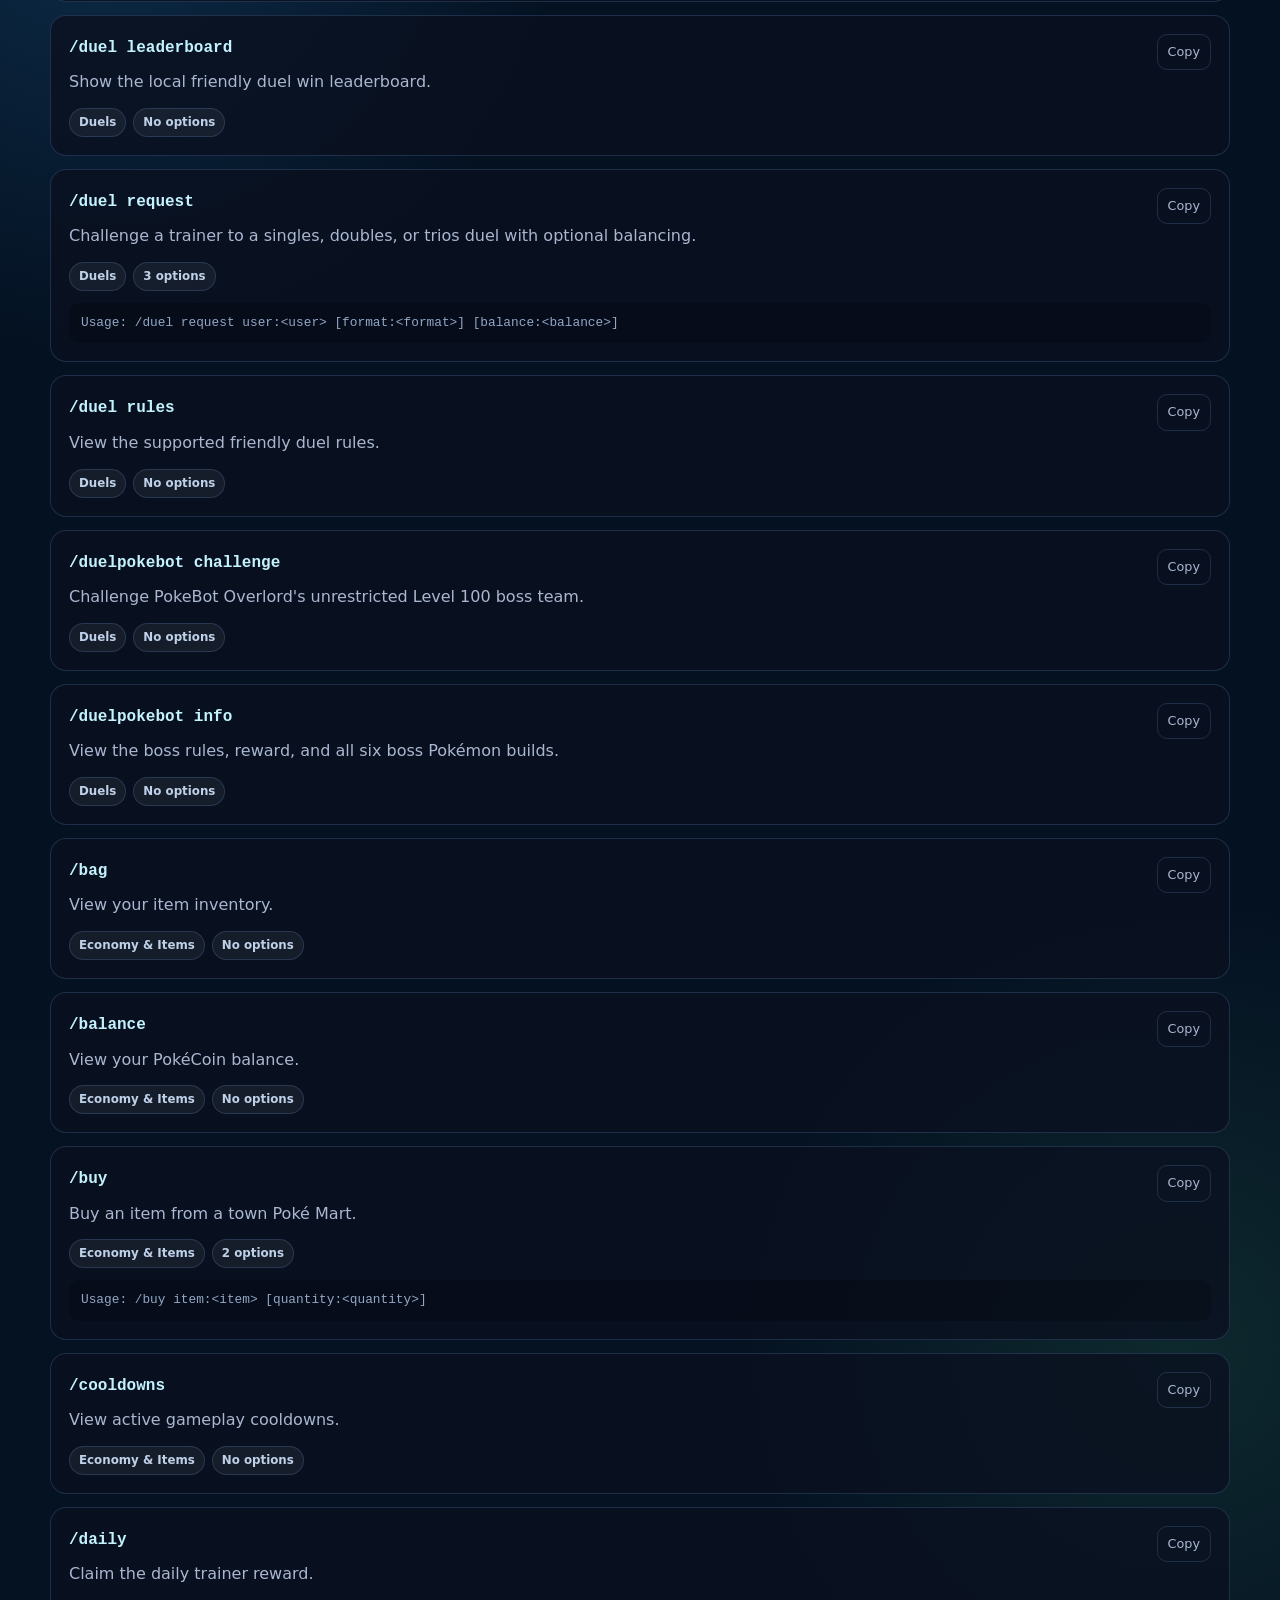
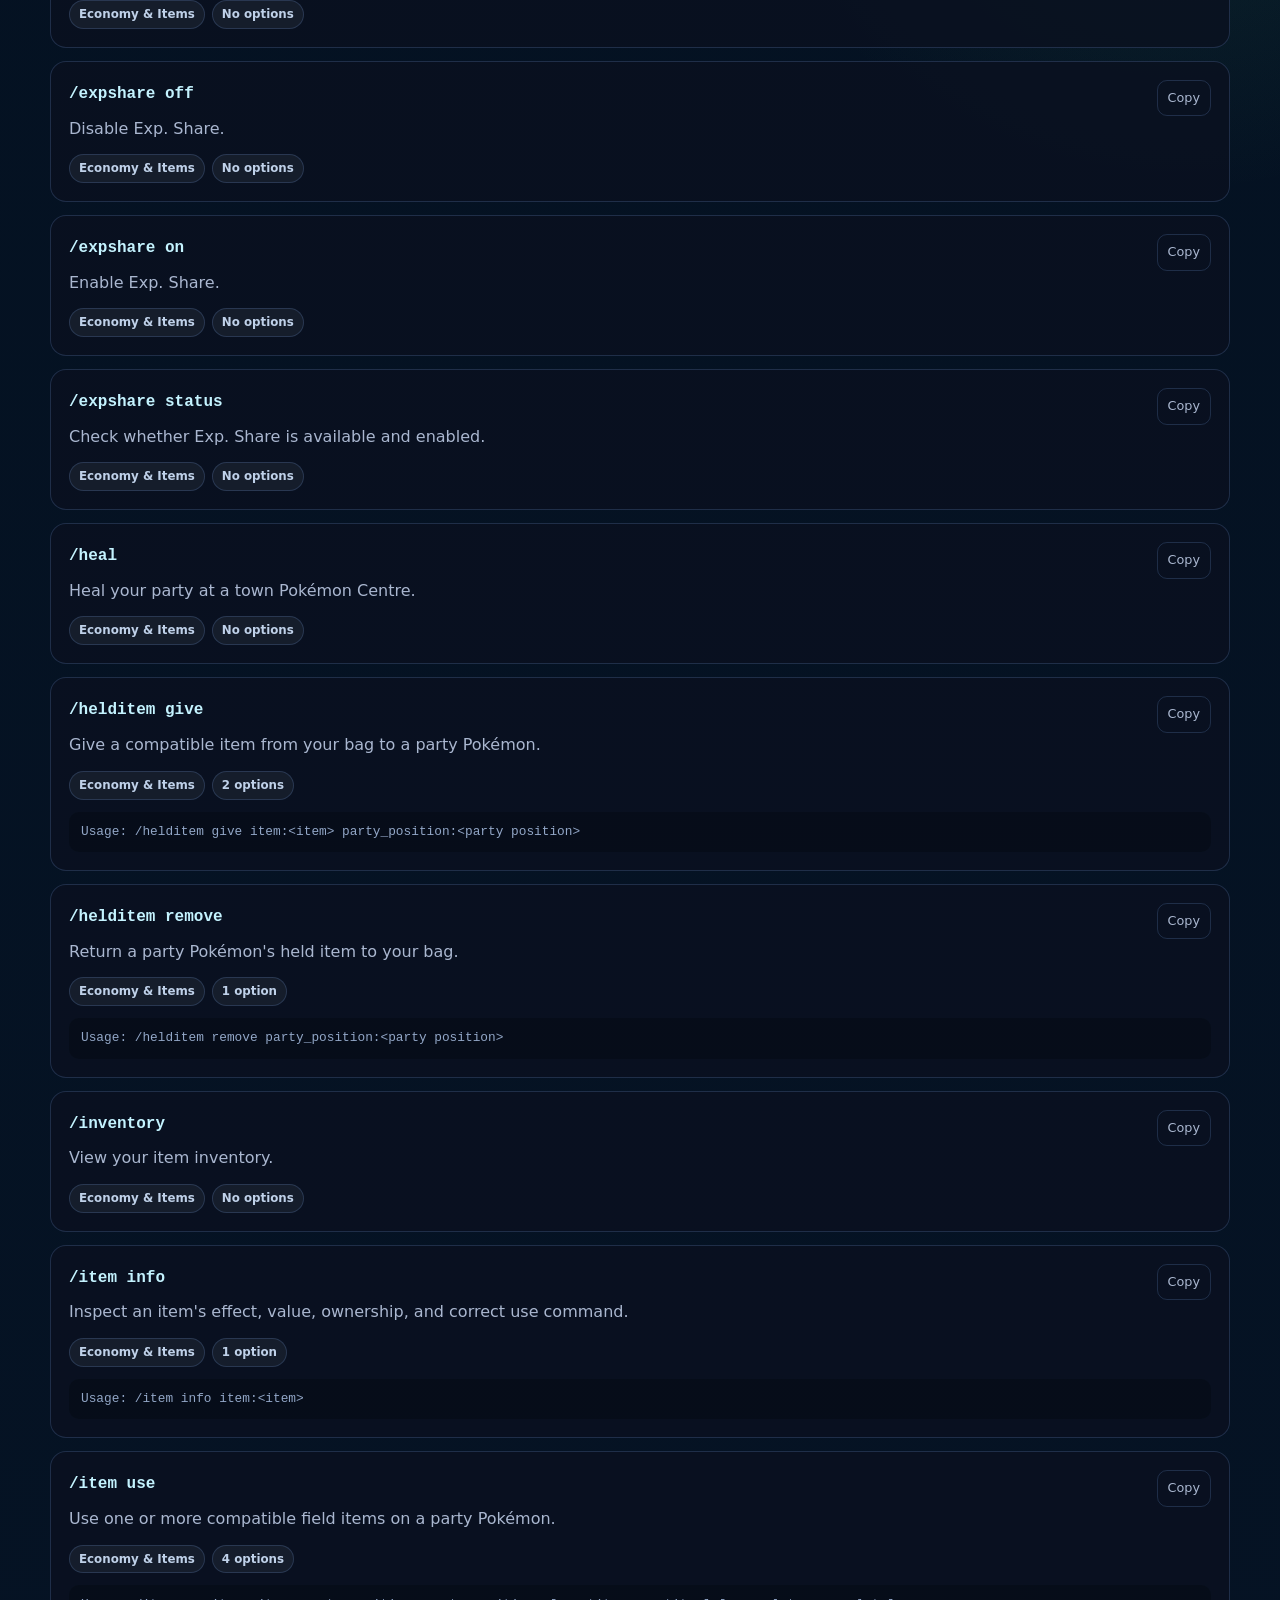
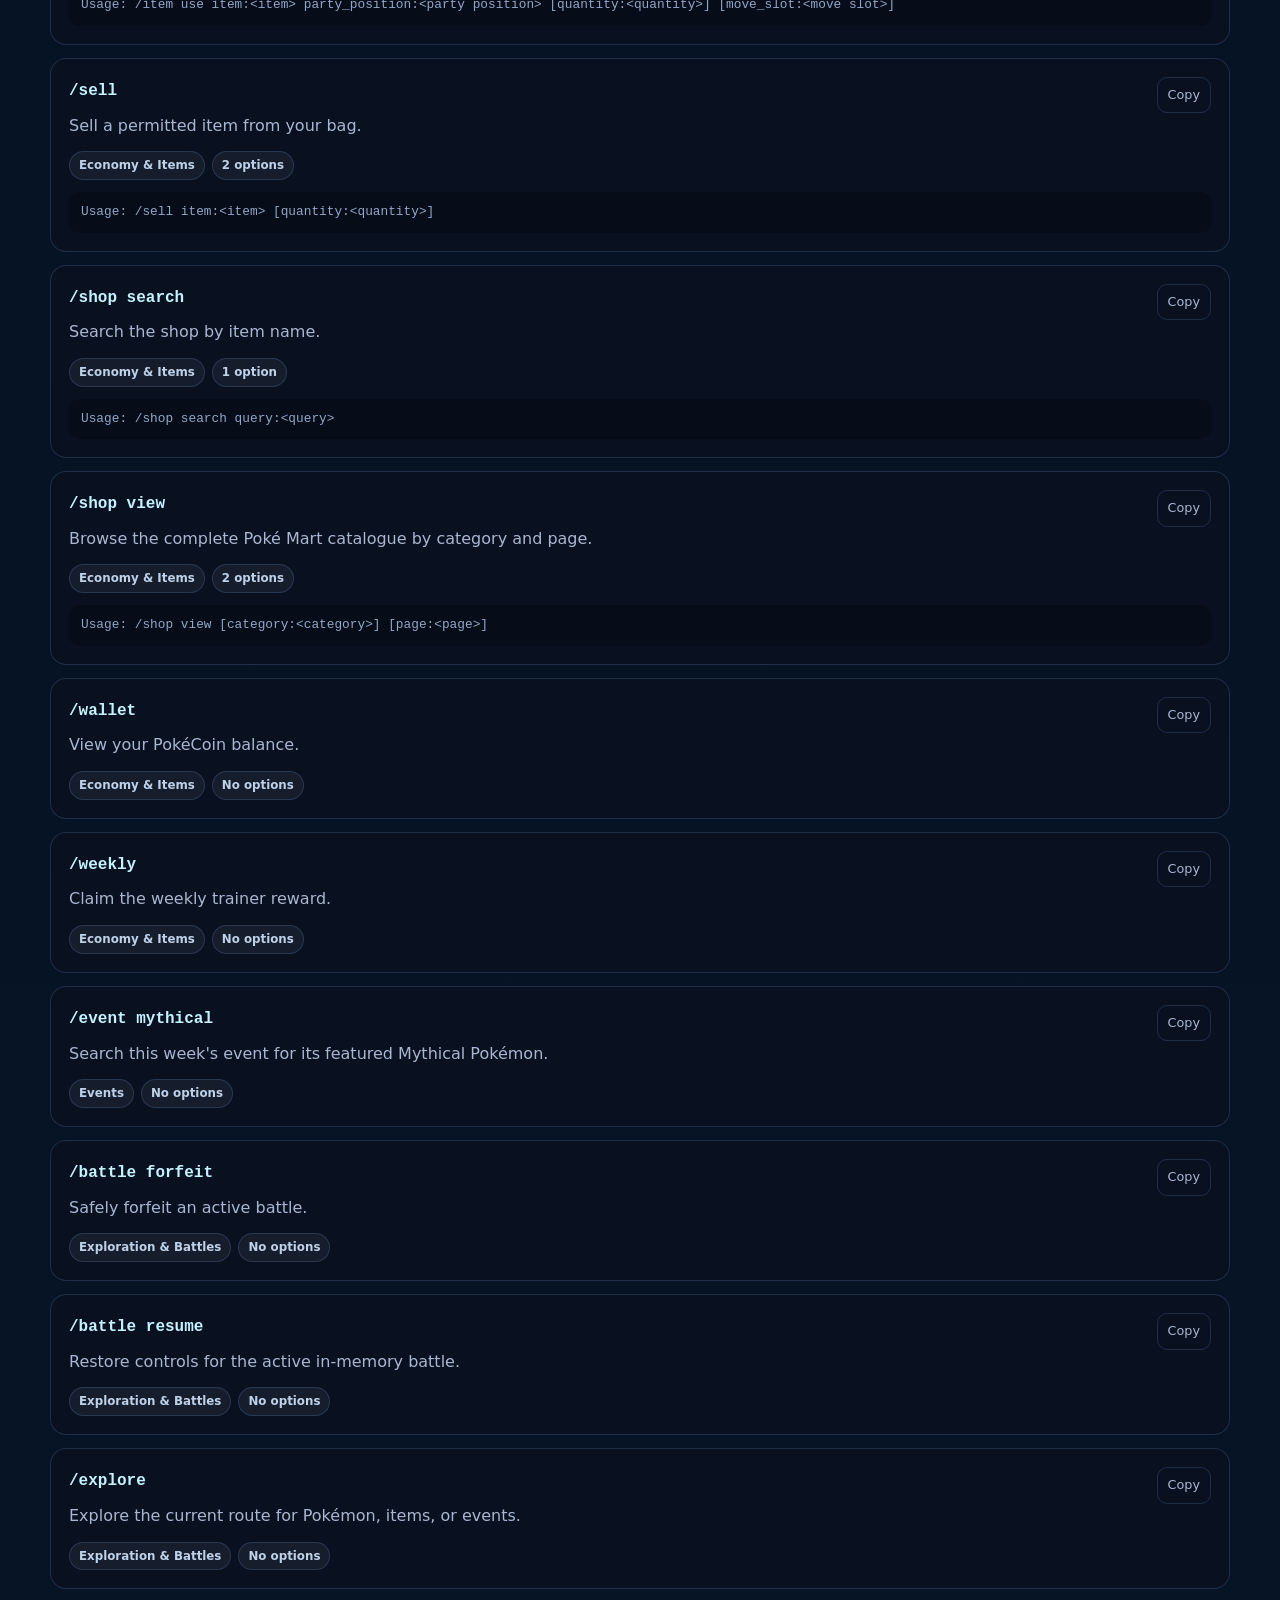
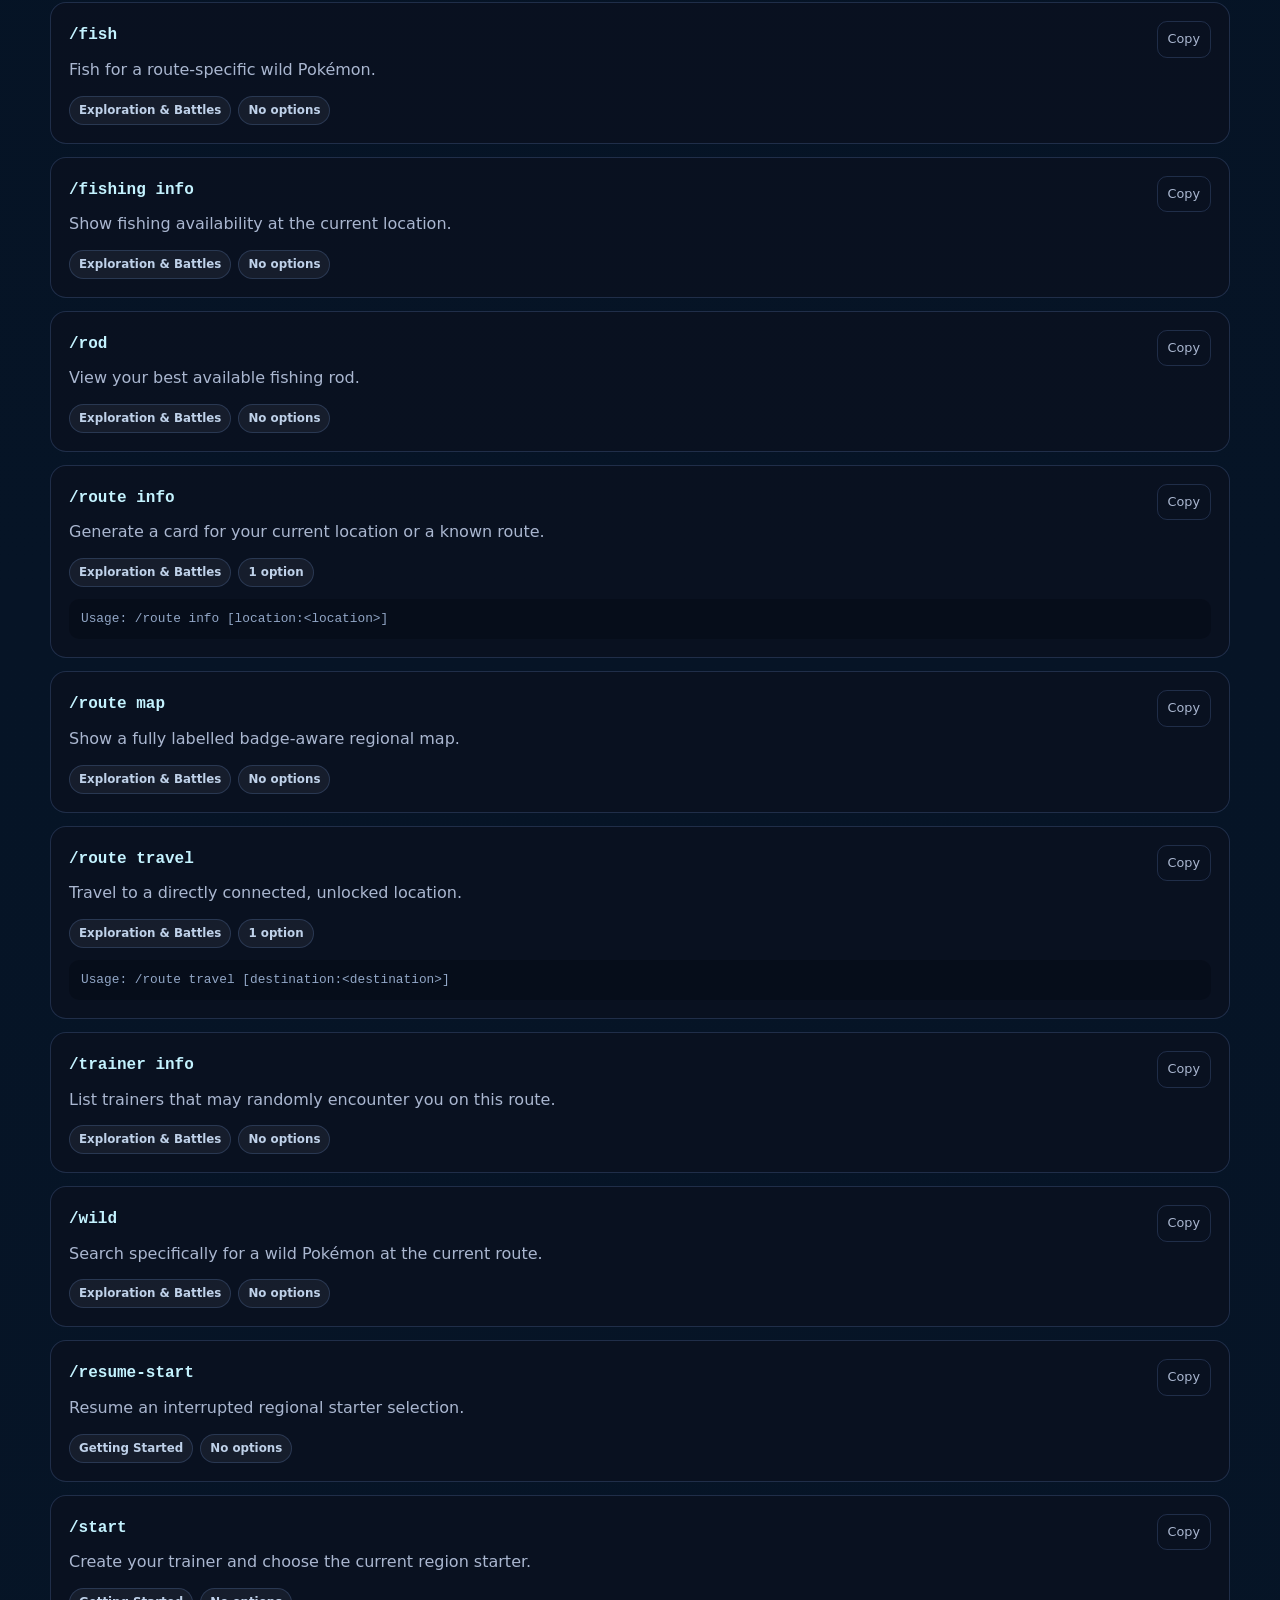
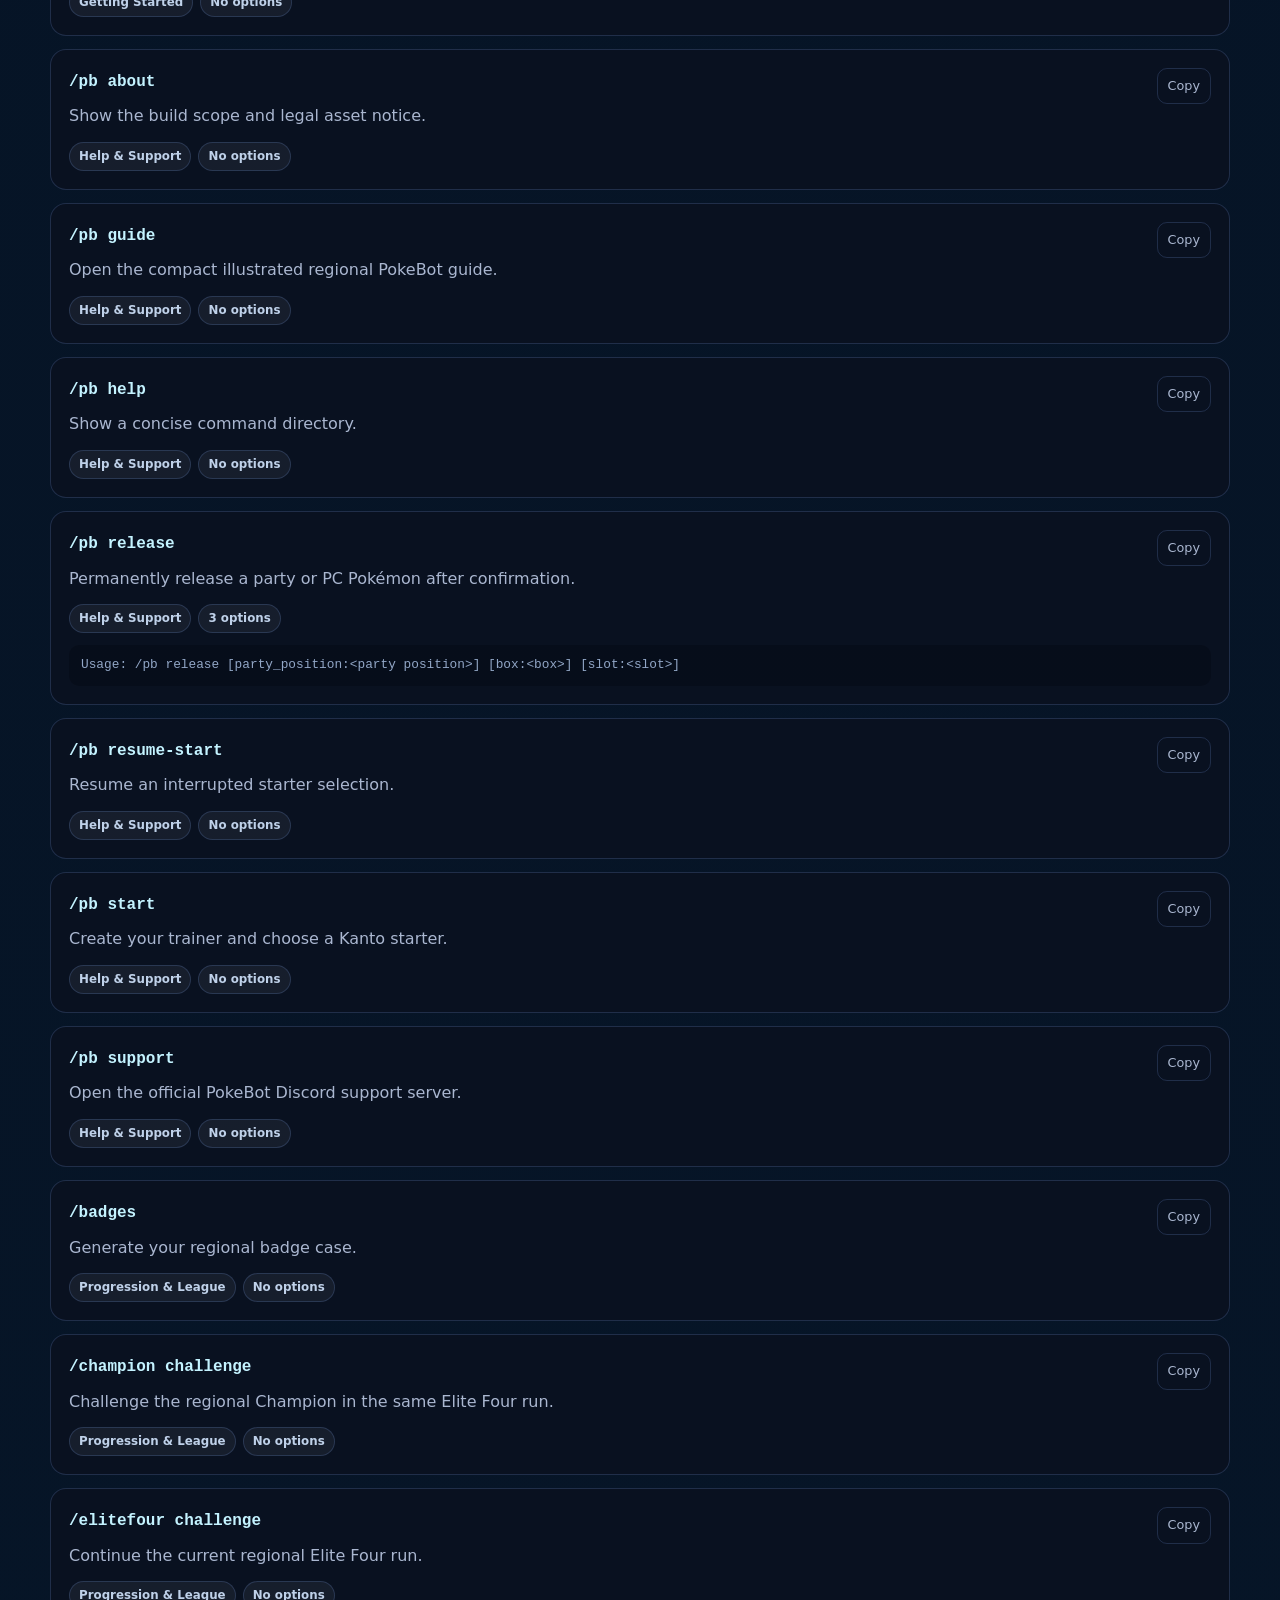
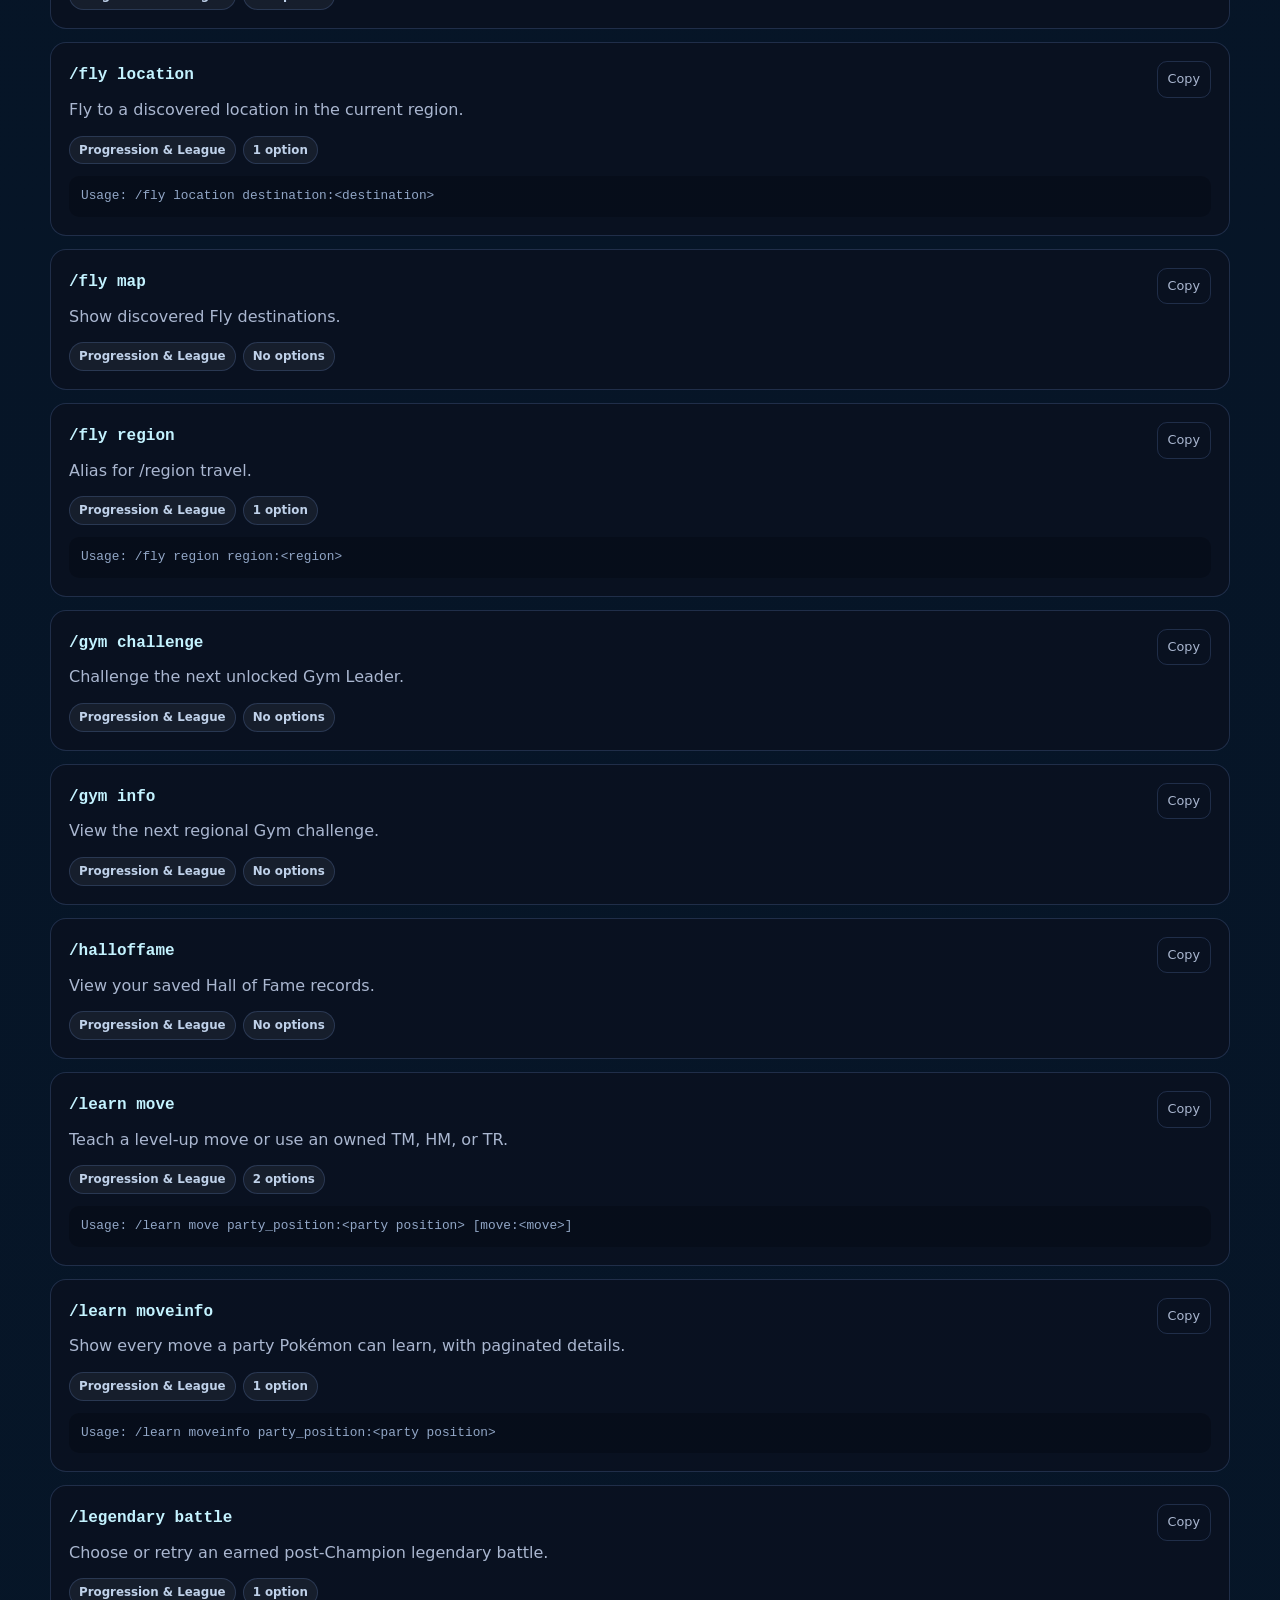
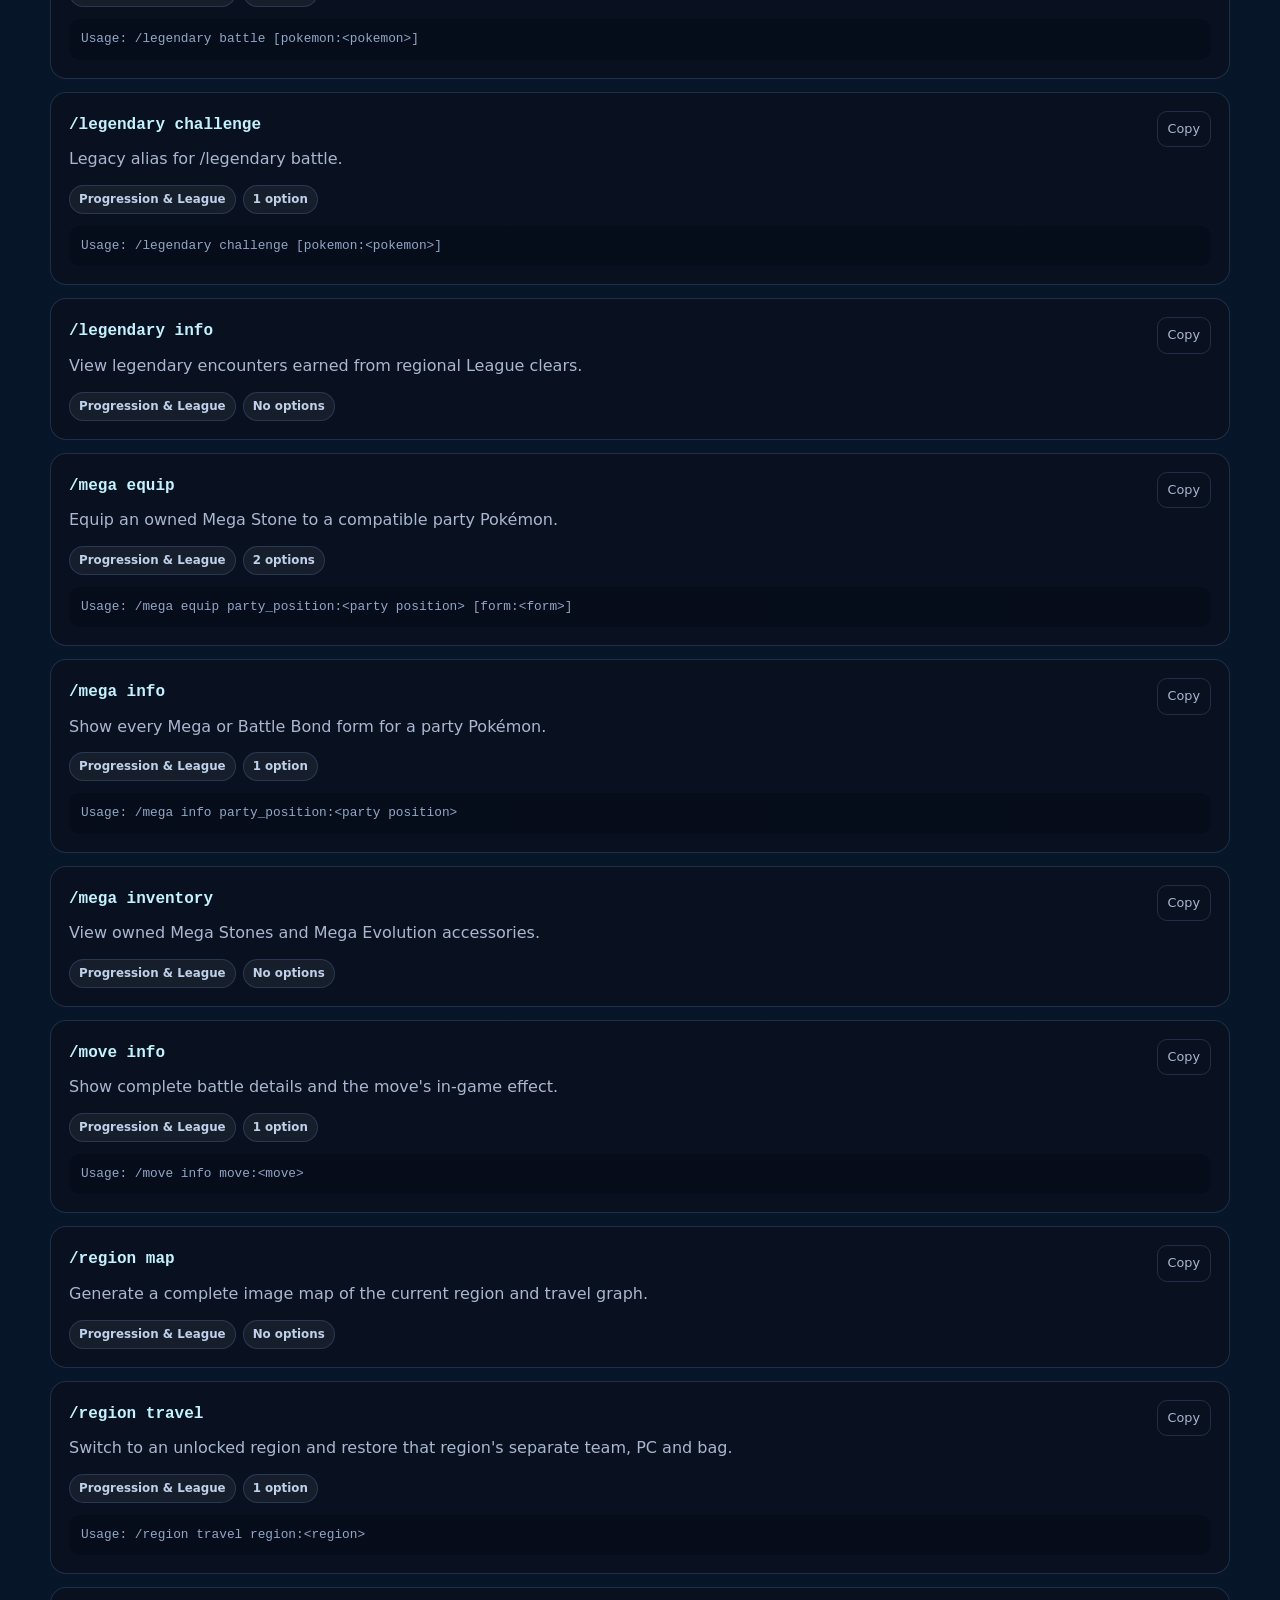
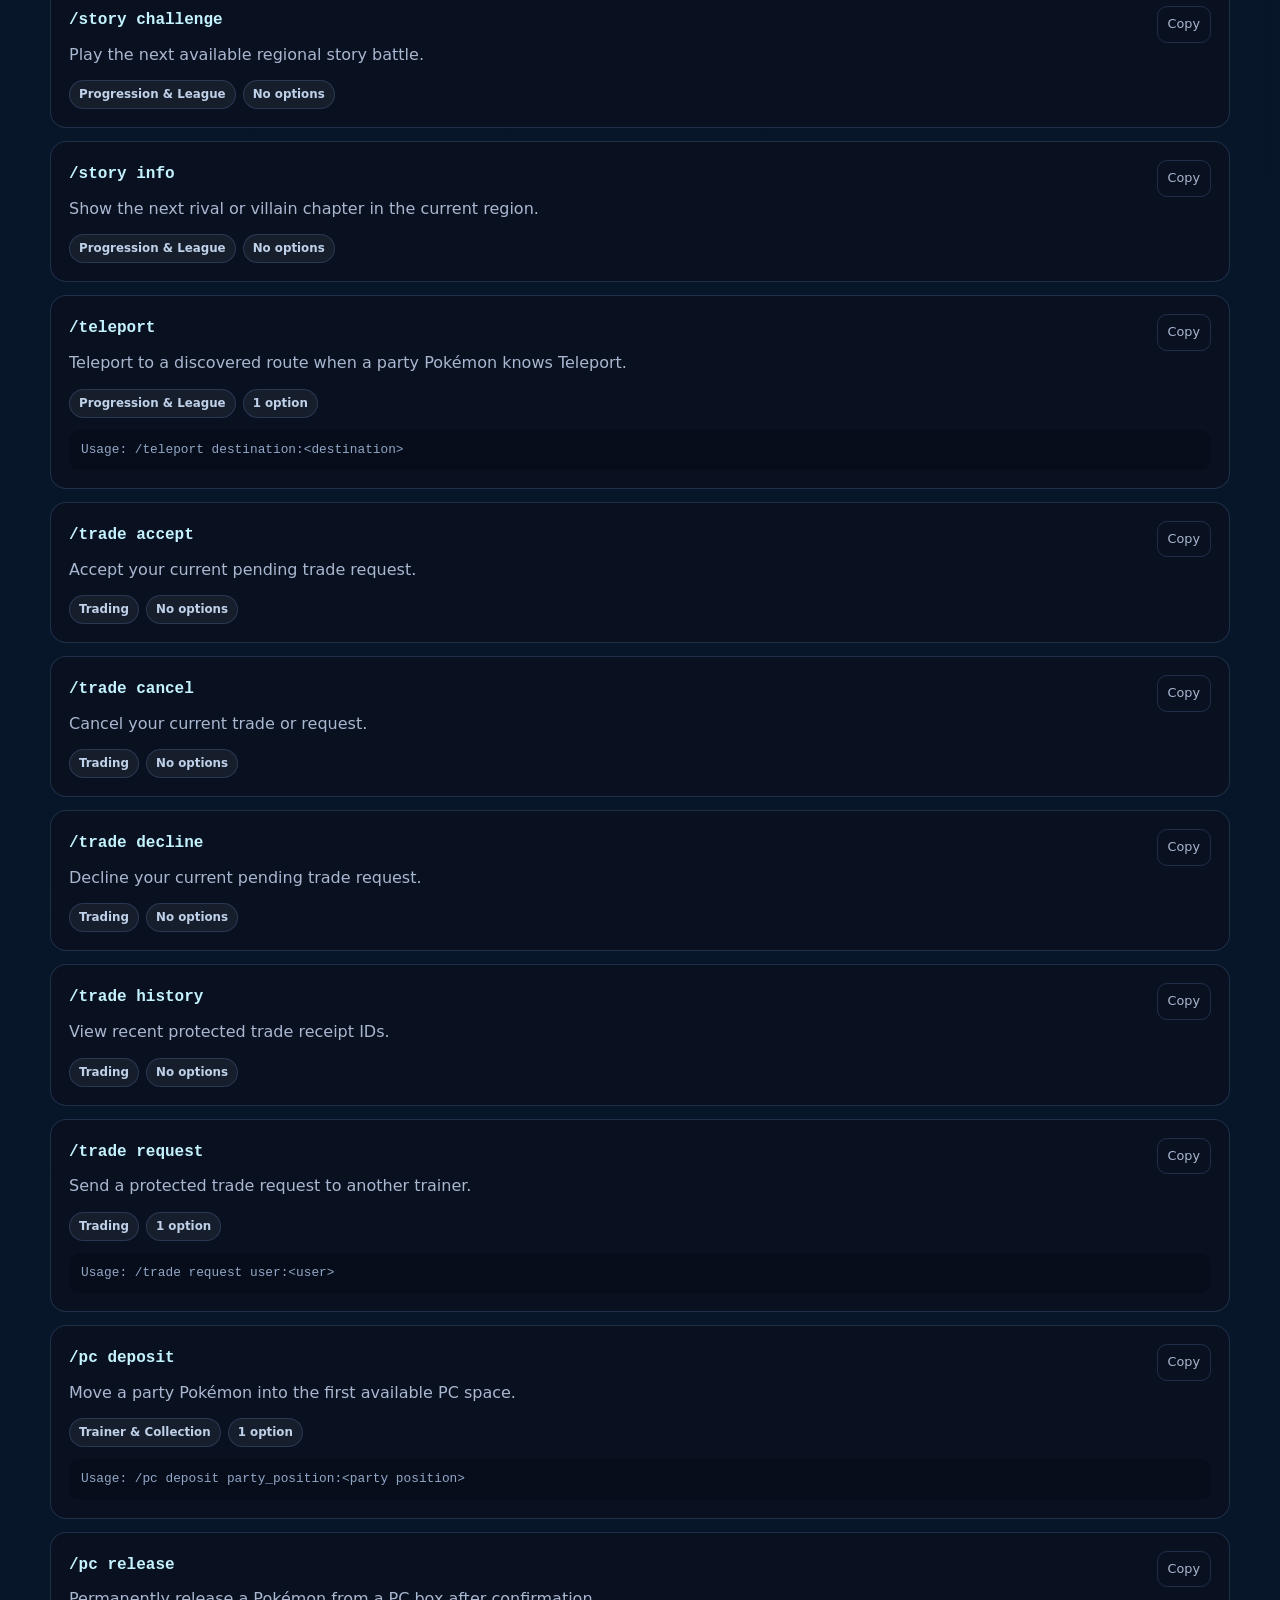
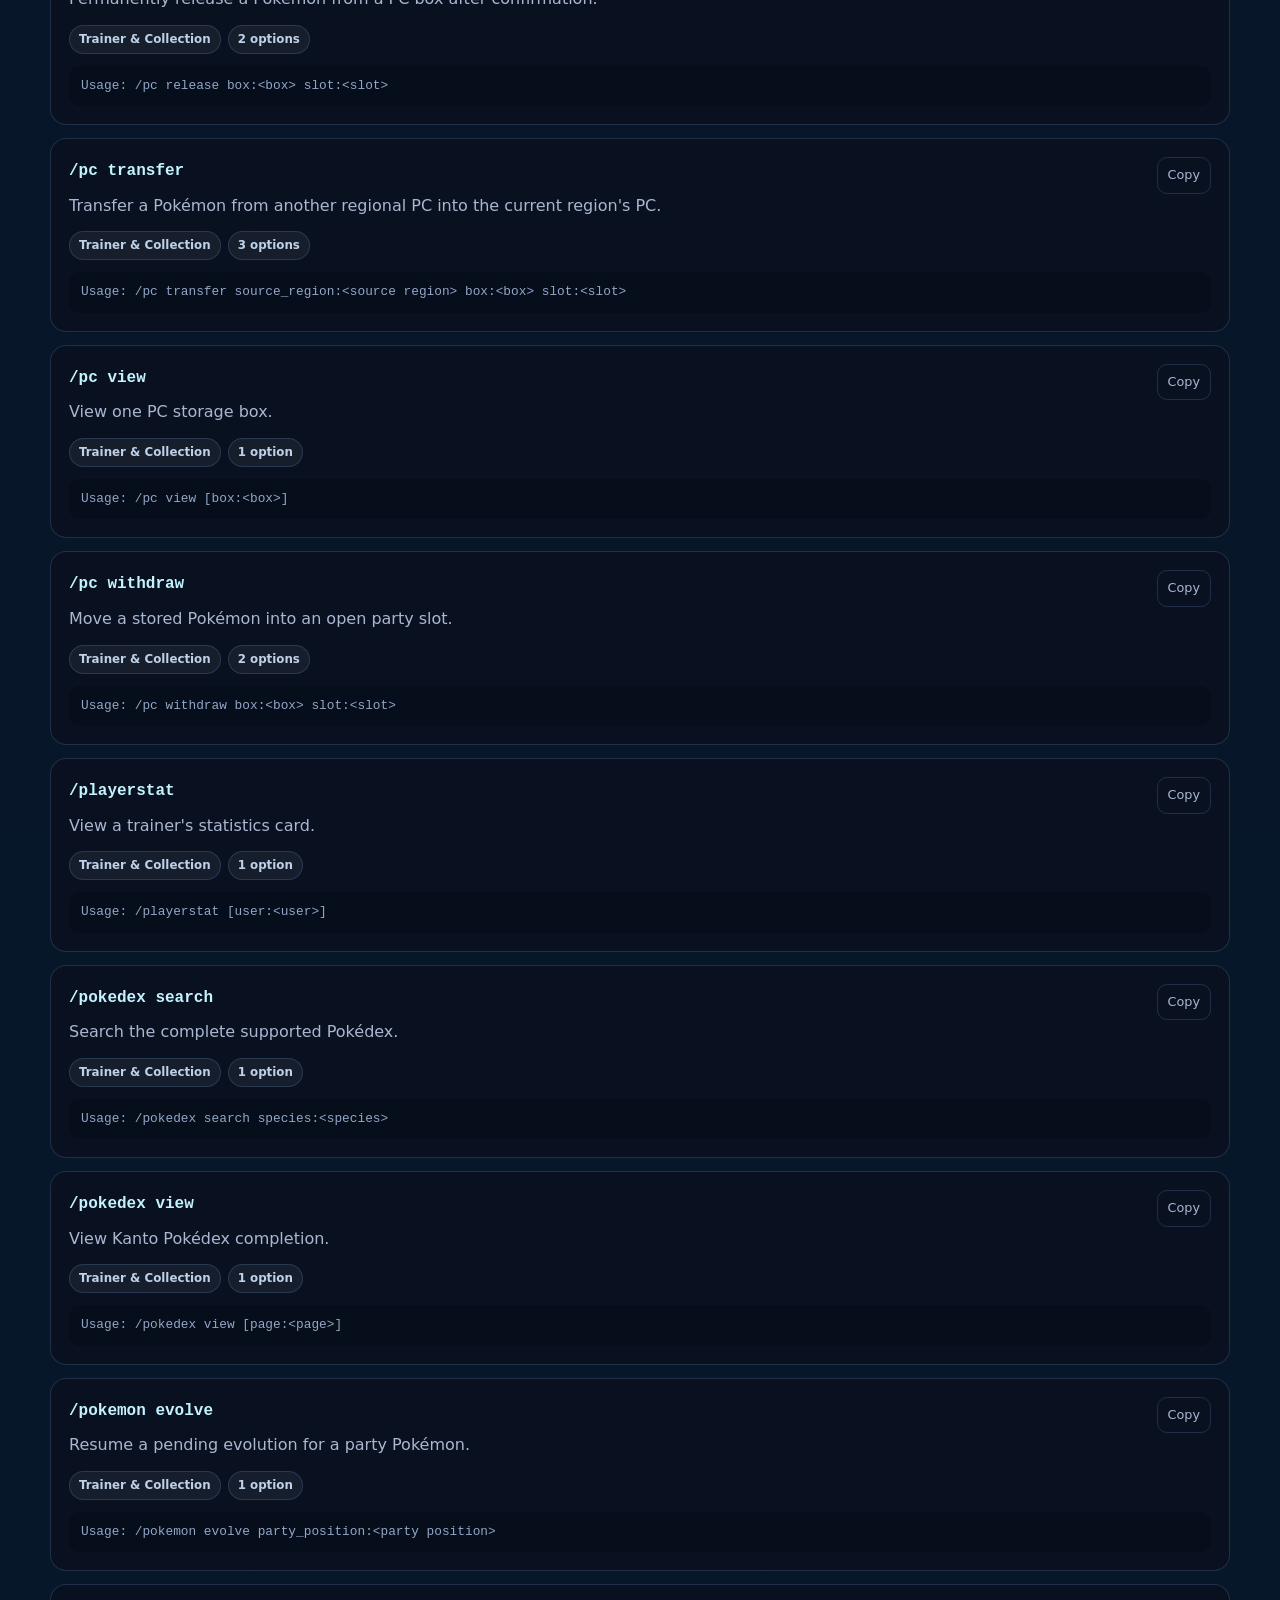
==== commit 3269c01e: "Add files via upload" ====
--- a/commands.html
+++ b/commands.html
@@ -4,9 +4,9 @@
   <meta charset="utf-8">
   <meta name="viewport" content="width=device-width, initial-scale=1">
   <meta name="theme-color" content="#050812">
-  <meta name="description" content="Search the complete PokeBot slash command directory, including adventure, battle, team, economy, trading, duel, progression, event, help, and owner commands.">
+  <meta name="description" content="Search every PokeBot slash command available to players, including adventure, battle, team, economy, trading, duel, progression, events, and help.">
   <title>PokeBot Command Directory</title>
-  <link rel="icon" href="assets/images/icon.png">
+  <link rel="icon" href="assets/images/favicon.png">
   <link rel="stylesheet" href="assets/css/styles.css">
 </head>
 <body>
@@ -15,13 +15,7 @@
   <div class="container nav-wrap">
     <a class="brand" href="index.html" aria-label="PokeBot home"><img src="assets/images/icon.png" alt="PokeBot icon"><span>Poke<em>Bot</em></span></a>
     <button class="nav-toggle" type="button" aria-expanded="false" aria-label="Open navigation"><span></span><span></span><span></span></button>
-    <nav class="nav-links" aria-label="Main navigation">
-      <a href="index.html">Home</a>
-      <a href="guide.html">Game Guide</a>
-      <a href="commands.html" aria-current="page">Commands</a>
-      <a href="https://discord.gg/V2UFJnx8b5" target="_blank" rel="noreferrer">Support</a>
-      <a class="btn btn-primary btn-small" href="https://discord.com/oauth2/authorize?client_id=1525079752610811924&amp;permissions=8&amp;integration_type=0&amp;scope=bot" target="_blank" rel="noreferrer">Invite PokeBot</a>
-    </nav>
+    <nav class="nav-links" aria-label="Main navigation"><a href="index.html">Home</a><a href="guide.html">Game Guide</a><a href="commands.html" aria-current="page">Commands</a><a href="pokedex.html">Pokédex</a><a href="items.html">Items</a><a href="moves.html">Moves</a><a href="https://discord.gg/b6aeYMbhjT" target="_blank" rel="noreferrer">Support</a><a class="btn btn-primary btn-small" href="https://discord.com/oauth2/authorize?client_id=1525079752610811924&amp;permissions=8&amp;integration_type=0&amp;scope=bot" target="_blank" rel="noreferrer">Invite PokeBot</a></nav>
   </div>
 </header>
 
@@ -48,7 +42,7 @@
           <select id="command-category" class="category-select" aria-label="Filter by category"><option value="">All categories</option></select>
         </label>
       </div>
-      <div class="command-meta"><span id="command-count">Loading commands…</span><span class="small">Owner Admin commands are restricted to the configured bot owner.</span></div>
+      <div class="command-meta"><span id="command-count">Loading commands…</span><span class="small">Only commands available to regular players are listed.</span></div>
       <div id="command-list" class="command-grid" aria-live="polite"></div>
     </div>
   </section>
@@ -58,7 +52,7 @@
       <p class="eyebrow">Need more context?</p>
       <h2>Learn how every major game system works.</h2>
       <p>The full trainer guide explains progression, battle rules, regional storage, trading, duels, League gauntlets, Mega Evolution, events, and recovery.</p>
-      <div class="button-row"><a class="btn btn-primary" href="guide.html">Read the game guide</a><a class="btn btn-secondary" href="https://discord.gg/V2UFJnx8b5" target="_blank" rel="noreferrer">Ask in support</a></div>
+      <div class="button-row"><a class="btn btn-primary" href="guide.html">Read the game guide</a><a class="btn btn-secondary" href="https://discord.gg/b6aeYMbhjT" target="_blank" rel="noreferrer">Ask in support</a></div>
     </div>
   </section>
 </main>
@@ -67,7 +61,7 @@
   <div class="container">
     <div class="footer-grid">
       <div class="footer-brand"><a class="brand" href="index.html"><img src="assets/images/icon.png" alt=""><span>Poke<em>Bot</em></span></a><p>A fan-made Pokémon-inspired Discord RPG focused on exploration, collection, battles, progression, and multiplayer adventures.</p></div>
-      <div class="footer-links"><h3>Explore</h3><a href="guide.html">Game Guide</a><a href="commands.html">Command Directory</a><a href="https://discord.gg/V2UFJnx8b5" target="_blank" rel="noreferrer">Support Server</a></div>
+      <div class="footer-links"><h3>Explore</h3><a href="guide.html">Game Guide</a><a href="commands.html">Player Commands</a><a href="pokedex.html">Pokédex</a><a href="items.html">Item Database</a><a href="moves.html">Move Database</a><a href="https://discord.gg/b6aeYMbhjT" target="_blank" rel="noreferrer">Support Server</a></div>
       <div class="footer-links"><h3>Legal</h3><a href="privacy.html">Privacy Policy</a><a href="terms.html">Terms of Service</a></div>
     </div>
     <div class="footer-bottom"><span>© <span data-year></span> PokeBot.</span><span>Pokémon names and related properties belong to their respective owners. This project is not affiliated with Nintendo, Game Freak, Creatures, or The Pokémon Company.</span></div>
--- a/assets/css/styles.css
+++ b/assets/css/styles.css
@@ -1,6 +1,6 @@
 :root {
-  --bg: #050812;
-  --bg-soft: #0a1020;
+  --bg: #061426;
+  --bg-soft: #0b223b;
   --surface: rgba(13, 22, 42, 0.78);
   --surface-solid: #0d162a;
   --surface-hover: #121f3a;
@@ -8,8 +8,8 @@
   --line-strong: rgba(87, 202, 255, 0.42);
   --text: #f5f8ff;
   --muted: #aab7d0;
-  --blue: #31c7ff;
-  --blue-2: #1478ff;
+  --blue: #57d4ff;
+  --blue-2: #258cff;
   --red: #ff365d;
   --red-2: #d9083f;
   --gold: #ffd166;
@@ -81,11 +81,11 @@
 
 .site-header {
   position: sticky; top: 0; z-index: 100; backdrop-filter: blur(18px);
-  background: rgba(3, 6, 17, .76); border-bottom: 1px solid rgba(255,255,255,.08);
+  background: rgba(4, 18, 35, .82); border-bottom: 1px solid rgba(255,255,255,.08);
 }
 .nav-wrap { height: 76px; display: flex; align-items: center; justify-content: space-between; gap: 24px; }
 .brand { display: inline-flex; align-items: center; gap: 11px; text-decoration: none; font-weight: 900; letter-spacing: -.02em; }
-.brand img { width: 42px; height: 42px; border-radius: 50%; box-shadow: 0 0 22px rgba(49,199,255,.34); }
+.brand img { width: 68px; height: 40px; object-fit: cover; object-position: center 46%; border-radius: 10px; box-shadow: 0 0 22px rgba(49,199,255,.28); border: 1px solid rgba(255,255,255,.16); }
 .brand span em { color: var(--blue); font-style: normal; }
 .nav-links { display: flex; align-items: center; gap: 8px; }
 .nav-links a { color: #c5d0e5; text-decoration: none; padding: 10px 13px; border-radius: 11px; font-weight: 700; font-size: .94rem; }
@@ -110,8 +110,8 @@
 .hero { position: relative; padding: 72px 0 56px; overflow: hidden; }
 .hero::after { content: ""; position: absolute; inset: auto 0 0; height: 160px; background: linear-gradient(to bottom, transparent, var(--bg)); pointer-events: none; }
 .hero-banner {
-  position: absolute; inset: 0; background-image: linear-gradient(90deg, rgba(3,6,17,.98) 0%, rgba(3,6,17,.78) 42%, rgba(3,6,17,.36) 72%, rgba(3,6,17,.82) 100%), url('../images/banner.png');
-  background-size: cover; background-position: center; opacity: .78;
+  position: absolute; inset: 0; background-image: linear-gradient(90deg, rgba(3,14,28,.92) 0%, rgba(3,14,28,.64) 42%, rgba(3,14,28,.16) 72%, rgba(3,14,28,.62) 100%), url('../images/banner.png');
+  background-size: cover; background-position: center; opacity: 1;
 }
 .hero-grid { position: relative; z-index: 2; min-height: 610px; display: grid; grid-template-columns: minmax(0, 1fr) 390px; align-items: center; gap: 50px; }
 .hero-copy { max-width: 760px; }
@@ -121,7 +121,7 @@
   border: 1px solid var(--line-strong); border-radius: 28px; padding: 26px; box-shadow: var(--shadow); backdrop-filter: blur(14px);
 }
 .hero-panel-top { display: flex; gap: 14px; align-items: center; margin-bottom: 22px; }
-.hero-panel-top img { width: 60px; height: 60px; border-radius: 50%; }
+.hero-panel-top img { width: 104px; height: 66px; object-fit: cover; object-position: center 46%; border-radius: 14px; border: 1px solid rgba(255,255,255,.16); }
 .hero-panel-top p { margin: 2px 0 0; }
 .command-preview { display: grid; gap: 10px; }
 .command-preview code, .code-pill {
@@ -231,7 +231,6 @@
 .command-card p { margin: 8px 0 0; }
 .badges { display: flex; flex-wrap: wrap; gap: 7px; margin-top: 13px; }
 .tag { display: inline-flex; align-items: center; padding: 4px 9px; border-radius: 999px; color: #bfd1e9; background: rgba(255,255,255,.055); border: 1px solid var(--line); font-size: .74rem; font-weight: 750; }
-.tag.admin { color: #ffc4d0; border-color: rgba(255,54,93,.3); background: rgba(255,54,93,.08); }
 .copy-btn { flex: 0 0 auto; border: 1px solid var(--line); color: var(--muted); background: transparent; border-radius: 10px; padding: 7px 10px; font-size: .8rem; }
 .copy-btn:hover { color: white; border-color: var(--line-strong); }
 .command-usage { margin-top: 12px; padding: 10px 12px; border-radius: 10px; background: rgba(0,0,0,.22); color: #92a7c7; font-family: ui-monospace, SFMono-Regular, Menlo, Consolas, monospace; font-size: .8rem; overflow-wrap: anywhere; }
@@ -305,3 +304,124 @@
 @media (prefers-reduced-motion: reduce) {
   *, *::before, *::after { scroll-behavior: auto !important; transition: none !important; animation: none !important; }
 }
+
+
+/* Bright field artwork theme and public reference databases */
+body { background:
+  radial-gradient(circle at 8% 8%, rgba(55,167,255,.19), transparent 30rem),
+  radial-gradient(circle at 92% 16%, rgba(83,208,132,.12), transparent 28rem),
+  linear-gradient(180deg, #03101f 0%, var(--bg) 38%, #07182a 100%);
+}
+body::after { content:""; position:fixed; inset:0; pointer-events:none; z-index:-2; background:url('../images/banner.png') center top/cover no-repeat; opacity:.055; }
+.site-header .container { width:min(calc(100% - 28px), 1380px); }
+.nav-links { gap: 3px; }
+.nav-links a { padding: 9px 10px; font-size:.9rem; }
+.page-hero.database-hero { position:relative; overflow:hidden; background:
+  linear-gradient(90deg, rgba(4,18,35,.94), rgba(4,18,35,.68) 55%, rgba(4,18,35,.35)),
+  url('../images/banner.png') center 58%/cover;
+}
+.page-hero.database-hero::after { content:""; position:absolute; inset:auto 0 0; height:80px; background:linear-gradient(transparent,var(--bg)); }
+.page-hero.database-hero .container { position:relative; z-index:1; }
+.reference-card { text-decoration:none; min-height:250px; display:flex; flex-direction:column; }
+.reference-card span:last-child { margin-top:auto; color:var(--blue); font-weight:850; }
+.reference-card:hover { transform:translateY(-3px); }
+
+.database-controls { display:grid; grid-template-columns:minmax(0,1fr) 220px 220px; gap:12px; margin:0 0 18px; scroll-margin-top:100px; }
+.database-controls-four { grid-template-columns:minmax(0,1fr) 180px 180px 180px; }
+.database-controls .category-select { width:100%; }
+.database-meta { display:flex; justify-content:space-between; align-items:center; gap:18px; color:var(--muted); font-size:.9rem; margin:0 0 20px; }
+.database-meta code { color:#c4f3ff; }
+.database-grid { display:grid; grid-template-columns:repeat(3,minmax(0,1fr)); gap:15px; }
+.database-card { width:100%; min-height:260px; text-align:left; color:inherit; border:1px solid var(--line); background:linear-gradient(150deg,rgba(17,35,57,.9),rgba(7,19,34,.94)); border-radius:18px; padding:20px; transition:.18s ease; }
+.database-card:hover { border-color:rgba(87,212,255,.52); transform:translateY(-2px); box-shadow:0 18px 40px rgba(0,0,0,.22); }
+.database-card h2 { font-size:1.28rem; margin:14px 0 9px; }
+.database-card p { display:-webkit-box; -webkit-line-clamp:3; -webkit-box-orient:vertical; overflow:hidden; }
+.database-card-top { display:flex; flex-wrap:wrap; align-items:center; justify-content:space-between; gap:8px; }
+.mini-stats { display:flex; flex-wrap:wrap; gap:8px; margin-top:16px; }
+.mini-stats span { flex:1; min-width:84px; border:1px solid var(--line); border-radius:10px; padding:8px; color:var(--muted); font-size:.72rem; text-align:center; }
+.mini-stats b { display:block; color:white; font-size:.9rem; }
+.database-empty { grid-column:1/-1; }
+
+.dex-grid { display:grid; grid-template-columns:repeat(6,minmax(0,1fr)); gap:13px; }
+.dex-card { position:relative; color:inherit; min-height:260px; padding:15px 12px 14px; border:1px solid var(--line); border-radius:18px; background:linear-gradient(155deg,rgba(18,39,61,.92),rgba(7,18,32,.94)); text-align:center; transition:.18s ease; overflow:hidden; }
+.dex-card::before { content:""; position:absolute; width:150px; height:150px; left:50%; top:38px; transform:translateX(-50%); border-radius:50%; background:radial-gradient(circle,rgba(87,212,255,.14),transparent 68%); }
+.dex-card:hover { border-color:rgba(87,212,255,.55); transform:translateY(-3px); box-shadow:0 18px 40px rgba(0,0,0,.22); }
+.dex-card img { position:relative; width:130px; height:130px; margin:18px auto 7px; object-fit:contain; filter:drop-shadow(0 12px 12px rgba(0,0,0,.35)); }
+.dex-number { position:absolute; left:13px; top:10px; color:#8fa8c6; font-weight:850; font-size:.76rem; }
+.dex-name { display:block; font-size:1.05rem; font-weight:900; }
+.dex-types { display:flex; justify-content:center; flex-wrap:wrap; gap:5px; margin:8px 0; }
+.dex-region { display:block; color:var(--muted); font-size:.72rem; }
+.type-badge,.damage-badge { display:inline-flex; align-items:center; justify-content:center; border-radius:999px; padding:4px 9px; color:white; font-size:.69rem; font-weight:900; letter-spacing:.02em; border:1px solid rgba(255,255,255,.18); text-shadow:0 1px 2px rgba(0,0,0,.3); }
+.type-normal{background:#7d8190}.type-fire{background:#e9583e}.type-water{background:#368bd7}.type-electric{background:#d8ad1d}.type-grass{background:#3f9f58}.type-ice{background:#4fb6c2}.type-fighting{background:#ba4551}.type-poison{background:#8a4fac}.type-ground{background:#ba7745}.type-flying{background:#7186c7}.type-psychic{background:#d75583}.type-bug{background:#7e9a35}.type-rock{background:#9d8750}.type-ghost{background:#5d5a9d}.type-dragon{background:#5c58c9}.type-dark{background:#4f4856}.type-steel{background:#647f91}.type-fairy{background:#c967a2}
+.damage-physical{background:#a44b3b}.damage-special{background:#5363aa}.damage-status{background:#66706f}
+.pagination { display:flex; justify-content:center; align-items:center; flex-wrap:wrap; gap:8px; margin-top:28px; }
+.pagination button { min-width:42px; min-height:42px; border:1px solid var(--line); color:#d9e8fa; background:rgba(12,28,47,.9); border-radius:10px; padding:8px 12px; }
+.pagination button:hover:not(:disabled),.pagination button[aria-current="page"] { border-color:var(--blue); background:rgba(87,212,255,.13); color:white; }
+.pagination button:disabled { opacity:.35; cursor:not-allowed; }
+.pagination span { color:var(--muted); padding:0 5px; }
+
+.detail-modal[hidden] { display:none; }
+.detail-modal { position:fixed; inset:0; z-index:1000; display:grid; place-items:center; padding:20px; }
+.detail-backdrop { position:absolute; inset:0; background:rgba(0,5,12,.82); backdrop-filter:blur(8px); }
+.detail-panel { position:relative; width:min(100%,960px); max-height:min(90vh,900px); overflow:auto; border:1px solid rgba(87,212,255,.35); border-radius:24px; padding:clamp(24px,4vw,42px); background:linear-gradient(155deg,#10283e,#071523 70%); box-shadow:0 30px 90px rgba(0,0,0,.58); }
+.detail-panel-small { width:min(100%,720px); }
+.modal-close { position:sticky; float:right; top:0; z-index:4; width:42px; height:42px; border-radius:50%; border:1px solid var(--line); color:white; background:#10253a; font-size:1.6rem; line-height:1; }
+.modal-close:hover { border-color:var(--blue); }
+.modal-open { overflow:hidden; }
+.dex-detail-head { display:grid; grid-template-columns:260px 1fr; align-items:center; gap:34px; margin-bottom:30px; }
+.dex-detail-art { position:relative; min-height:240px; display:grid; place-items:center; border:1px solid var(--line); border-radius:22px; background:radial-gradient(circle,rgba(87,212,255,.18),transparent 65%); }
+.dex-detail-art span { position:absolute; left:16px; top:12px; color:var(--muted); font-weight:900; }
+.dex-detail-art img { width:220px; height:220px; object-fit:contain; filter:drop-shadow(0 18px 18px rgba(0,0,0,.35)); }
+.detail-types { display:flex; flex-wrap:wrap; gap:7px; margin:13px 0 17px; }
+.detail-description { font-size:1.08rem; margin:18px 0 24px; }
+.detail-columns { display:grid; grid-template-columns:1fr 1fr; gap:24px; }
+.detail-columns section,.detail-section { border-top:1px solid var(--line); padding-top:24px; }
+.detail-columns h3,.detail-section h3 { margin-bottom:15px; }
+h3 small { color:var(--muted); font-weight:650; font-size:.72em; }
+.stat-bars { display:grid; gap:9px; }
+.stat-row { display:grid; grid-template-columns:62px 1fr 34px; align-items:center; gap:9px; font-size:.8rem; }
+.stat-row>div { height:8px; background:rgba(255,255,255,.08); border-radius:99px; overflow:hidden; }
+.stat-row i { display:block; height:100%; border-radius:inherit; background:linear-gradient(90deg,var(--blue-2),var(--blue)); }
+.ability-list { display:grid; gap:10px; }
+.ability-list article { border:1px solid var(--line); border-radius:12px; padding:12px; background:rgba(255,255,255,.03); }
+.ability-list strong span { color:var(--gold); font-size:.7rem; margin-left:5px; }
+.ability-list p { margin:5px 0 0; font-size:.82rem; }
+.evolution-list { display:grid; gap:9px; }
+.evolution-step { display:grid; grid-template-columns:1fr 1.5fr 1fr; gap:12px; align-items:center; border:1px solid var(--line); border-radius:12px; padding:12px; }
+.evolution-step span { color:var(--muted); font-size:.82rem; text-align:center; }
+.evolution-step b { color:var(--blue); }
+.level-move-list { display:grid; grid-template-columns:repeat(2,minmax(0,1fr)); gap:8px; max-height:300px; overflow:auto; padding-right:5px; }
+.level-move-list>span { display:flex; align-items:center; gap:7px; border:1px solid var(--line); border-radius:10px; padding:9px; font-size:.82rem; }
+.level-move-list b { color:var(--blue); white-space:nowrap; }
+.level-move-list i { margin-left:auto; font-style:normal; }
+.detail-stat-grid { display:grid; grid-template-columns:repeat(3,1fr); gap:10px; margin:24px 0; }
+.detail-stat-grid>div { border:1px solid var(--line); background:rgba(255,255,255,.035); border-radius:13px; padding:14px; }
+.detail-stat-grid span { display:block; color:var(--muted); font-size:.76rem; }
+.detail-stat-grid strong { display:block; margin-top:4px; font-size:1.05rem; }
+.detail-panel .info-box a { color:var(--blue); }
+
+@media (max-width:1200px) {
+  .nav-links a { padding:9px 7px; font-size:.82rem; }
+  .dex-grid { grid-template-columns:repeat(5,minmax(0,1fr)); }
+}
+@media (max-width:980px) {
+  .database-controls,.database-controls-four { grid-template-columns:1fr 1fr; }
+  .database-grid { grid-template-columns:repeat(2,minmax(0,1fr)); }
+  .dex-grid { grid-template-columns:repeat(4,minmax(0,1fr)); }
+}
+@media (max-width:720px) {
+  .brand img { width:58px;height:36px; }
+  .database-controls,.database-controls-four { grid-template-columns:1fr; }
+  .database-meta { align-items:flex-start; flex-direction:column; gap:5px; }
+  .database-grid { grid-template-columns:1fr; }
+  .dex-grid { grid-template-columns:repeat(2,minmax(0,1fr)); }
+  .dex-card { min-height:235px; }
+  .dex-card img { width:112px;height:112px; }
+  .dex-detail-head { grid-template-columns:1fr; }
+  .dex-detail-art { min-height:220px; }
+  .detail-columns { grid-template-columns:1fr; }
+  .evolution-step { grid-template-columns:1fr; text-align:center; }
+  .level-move-list { grid-template-columns:1fr; }
+  .detail-stat-grid { grid-template-columns:repeat(2,1fr); }
+  .detail-panel { padding:22px 17px; }
+}
